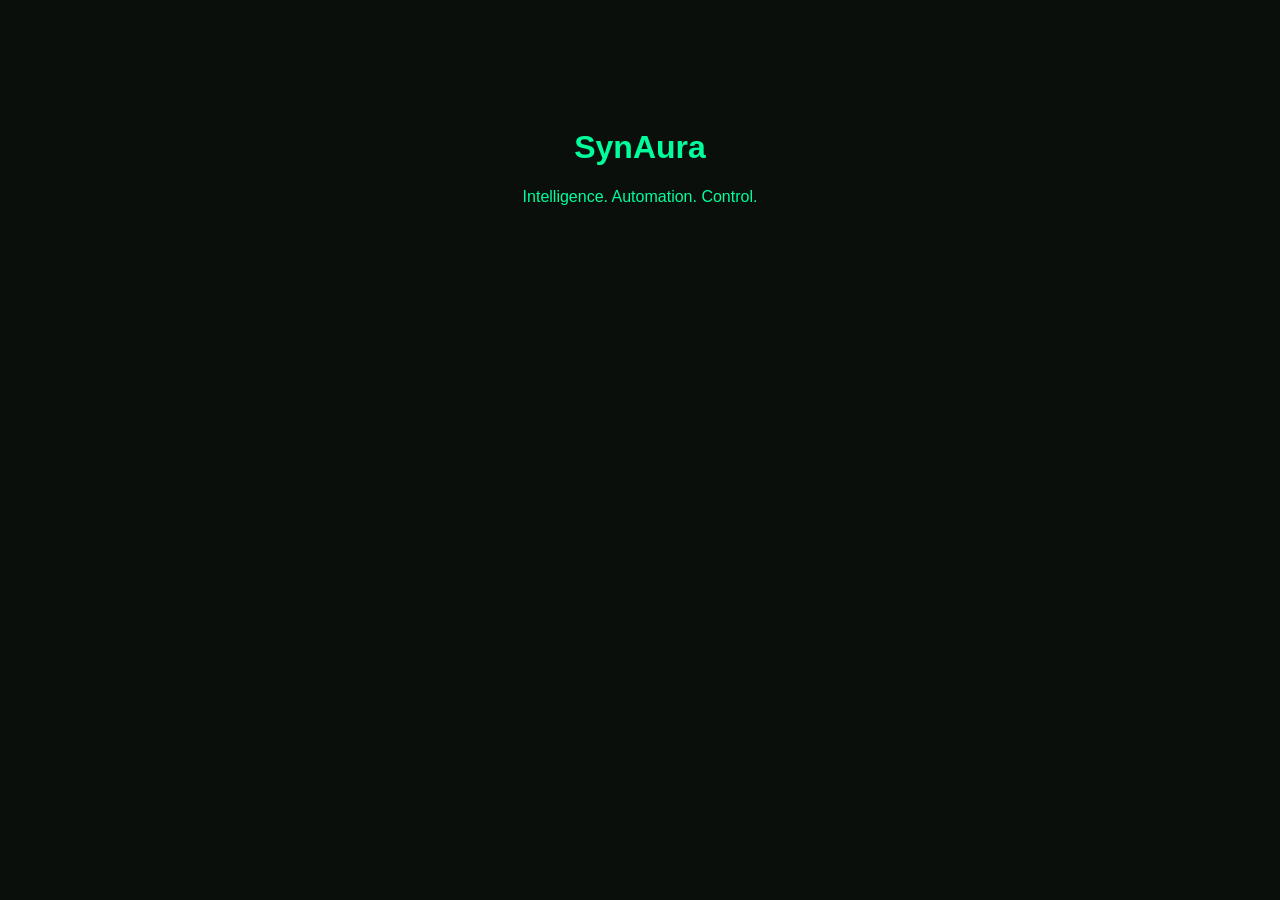
==== index.html @ 8b5baec6 "Create index.html" ====
<!DOCTYPE html>
<html>
<head>
  <title>SynAura</title>
  <style>
    body {
      background: #0b0f0c;
      color: #00ff9c;
      font-family: Arial;
      text-align: center;
      padding: 100px;
    }
  </style>
</head>
<body>

<h1>SynAura</h1>
<p>Intelligence. Automation. Control.</p>

</body>
</html>
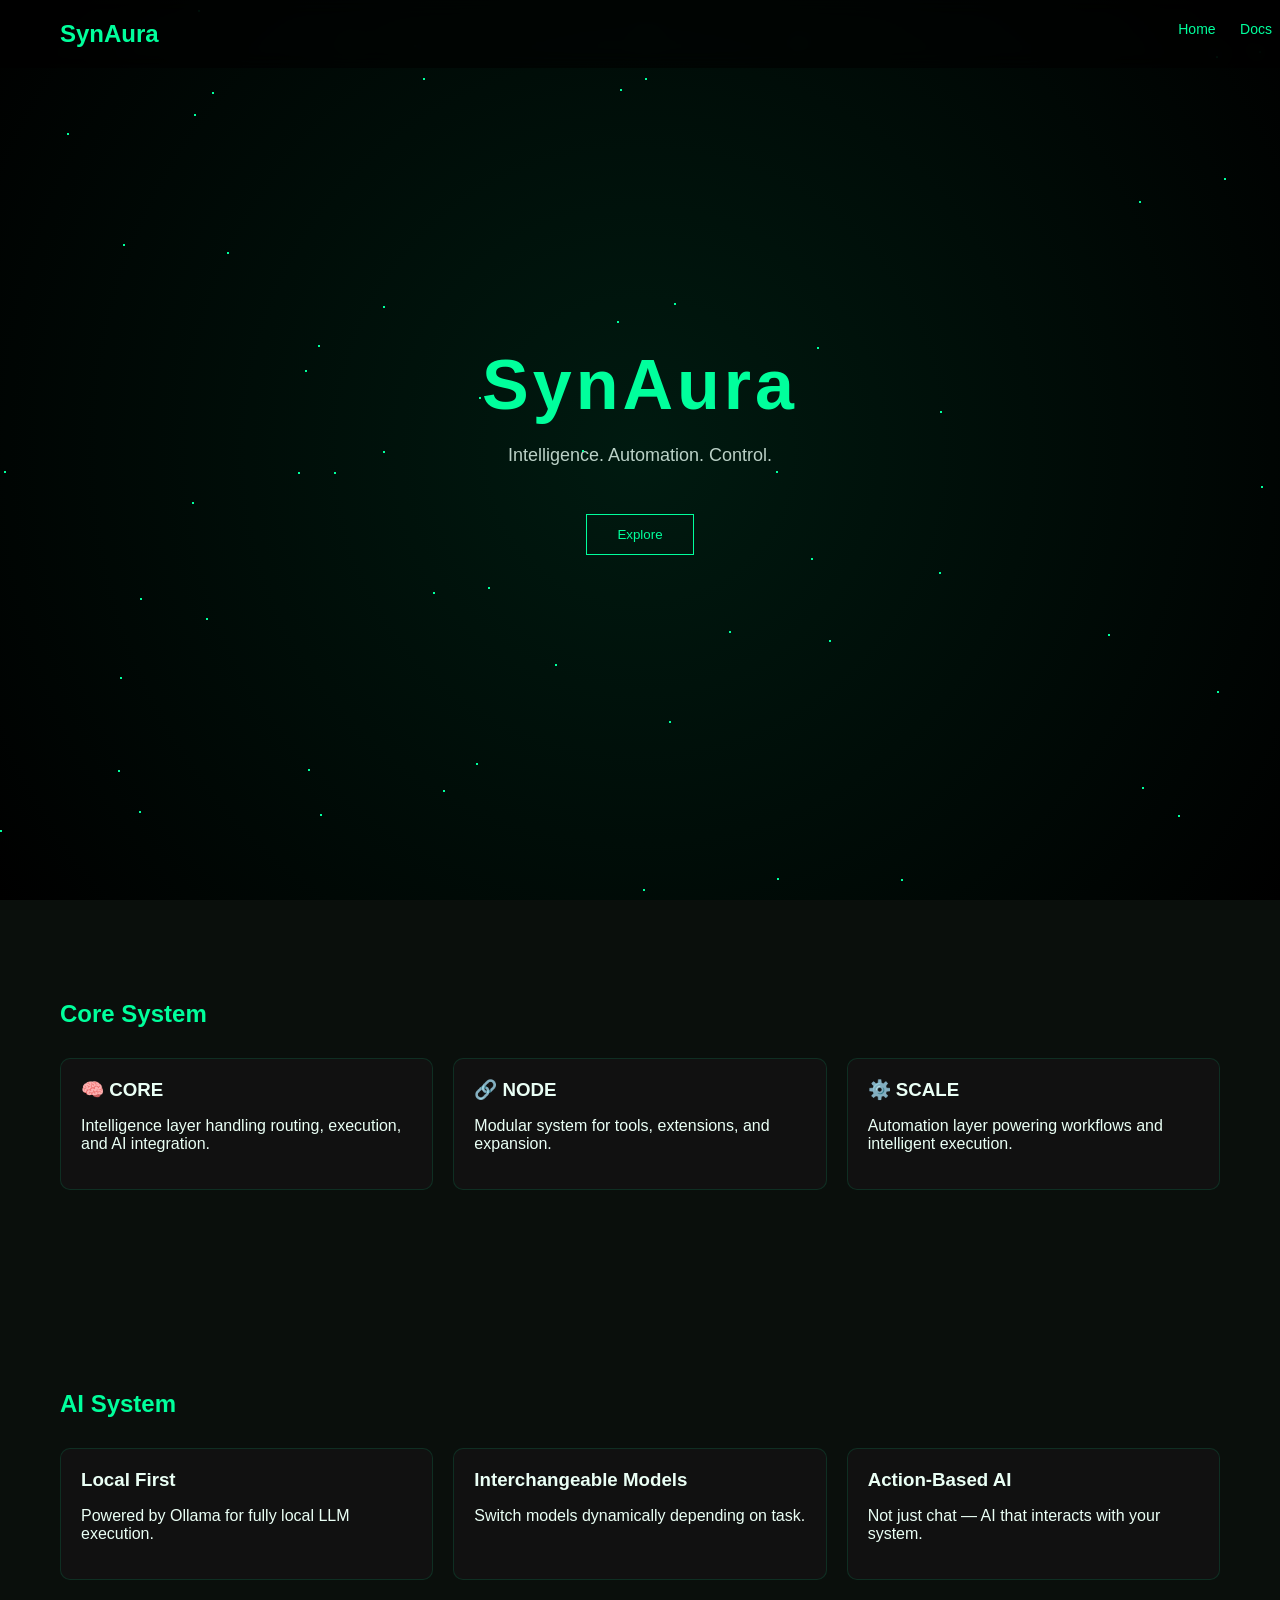
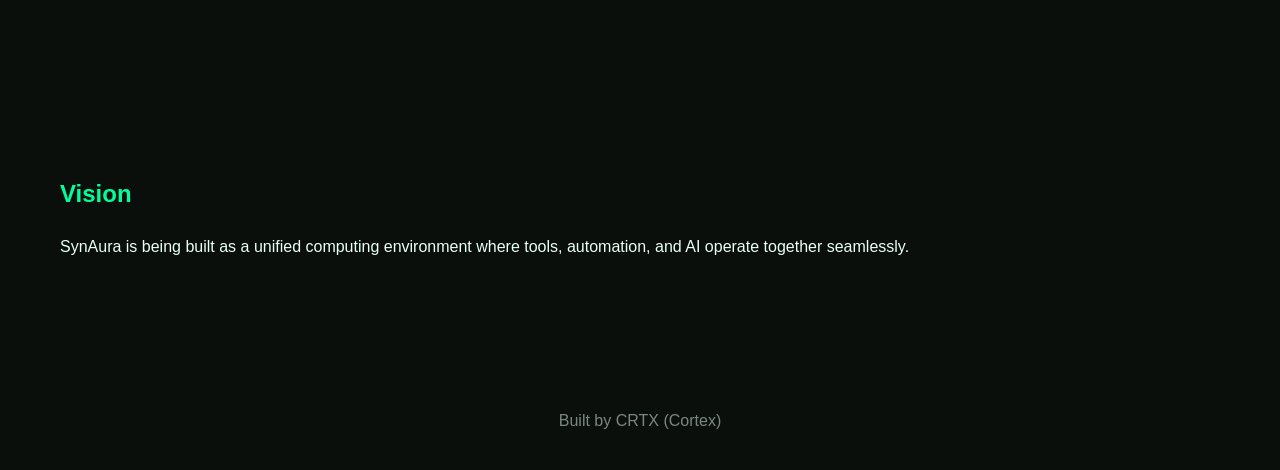
==== commit 52c0d8f7: "Update index.html" ====
--- a/index.html
+++ b/index.html
@@ -1,21 +1,239 @@
 <!DOCTYPE html>
-<html>
+<html lang="en">
 <head>
-  <title>SynAura</title>
-  <style>
-    body {
-      background: #0b0f0c;
-      color: #00ff9c;
-      font-family: Arial;
-      text-align: center;
-      padding: 100px;
-    }
-  </style>
+<meta charset="UTF-8">
+<meta name="viewport" content="width=device-width, initial-scale=1.0">
+<title>SynAura</title>
+
+<style>
+/* ===== GLOBAL ===== */
+body {
+    margin: 0;
+    font-family: 'Segoe UI', sans-serif;
+    background: #0a0f0c;
+    color: #eafff5;
+    overflow-x: hidden;
+}
+
+h1, h2, h3 {
+    margin: 0;
+}
+
+a {
+    text-decoration: none;
+    color: #00ff9c;
+}
+
+/* ===== NAVBAR ===== */
+nav {
+    display: flex;
+    justify-content: space-between;
+    padding: 20px 60px;
+    background: rgba(0,0,0,0.6);
+    backdrop-filter: blur(10px);
+    position: fixed;
+    width: 100%;
+    z-index: 1000;
+}
+
+nav h1 {
+    color: #00ff9c;
+}
+
+nav a {
+    margin-left: 20px;
+    font-size: 14px;
+}
+
+/* ===== HERO ===== */
+.hero {
+    height: 100vh;
+    display: flex;
+    flex-direction: column;
+    justify-content: center;
+    align-items: center;
+    background: radial-gradient(circle at center, #001a10, #000);
+    text-align: center;
+}
+
+.hero h1 {
+    font-size: 70px;
+    letter-spacing: 4px;
+    color: #00ff9c;
+    animation: glow 2s infinite alternate;
+}
+
+@keyframes glow {
+    from { text-shadow: 0 0 10px #00ff9c; }
+    to { text-shadow: 0 0 25px #00ff9c; }
+}
+
+.hero p {
+    margin-top: 20px;
+    font-size: 18px;
+    opacity: 0.8;
+}
+
+.hero button {
+    margin-top: 30px;
+    padding: 12px 30px;
+    background: transparent;
+    border: 1px solid #00ff9c;
+    color: #00ff9c;
+    cursor: pointer;
+    transition: 0.3s;
+}
+
+.hero button:hover {
+    background: #00ff9c;
+    color: black;
+}
+
+/* ===== SECTION ===== */
+.section {
+    padding: 100px 60px;
+    max-width: 1200px;
+    margin: auto;
+}
+
+.section h2 {
+    color: #00ff9c;
+    margin-bottom: 30px;
+}
+
+/* ===== GRID ===== */
+.grid {
+    display: grid;
+    grid-template-columns: repeat(auto-fit, minmax(250px, 1fr));
+    gap: 20px;
+}
+
+.card {
+    background: #111;
+    border: 1px solid #00ff9c20;
+    padding: 20px;
+    border-radius: 10px;
+    transition: 0.3s;
+}
+
+.card:hover {
+    border-color: #00ff9c;
+    transform: translateY(-5px);
+}
+
+/* ===== FOOTER ===== */
+footer {
+    text-align: center;
+    padding: 40px;
+    opacity: 0.5;
+}
+
+/* ===== FLOATING PARTICLES ===== */
+.particle {
+    position: absolute;
+    width: 2px;
+    height: 2px;
+    background: #00ff9c;
+    animation: float 10s infinite linear;
+}
+
+@keyframes float {
+    from { transform: translateY(0px); opacity: 1; }
+    to { transform: translateY(-100vh); opacity: 0; }
+}
+</style>
 </head>
+
 <body>
 
-<h1>SynAura</h1>
-<p>Intelligence. Automation. Control.</p>
+<!-- NAV -->
+<nav>
+    <h1>SynAura</h1>
+    <div>
+        <a href="#">Home</a>
+        <a href="#">Docs</a>
+        <a href="#">GitHub</a>
+    </div>
+</nav>
+
+<!-- HERO -->
+<section class="hero">
+    <h1>SynAura</h1>
+    <p>Intelligence. Automation. Control.</p>
+    <button onclick="scrollToSection()">Explore</button>
+</section>
+
+<!-- FEATURES -->
+<section class="section">
+    <h2>Core System</h2>
+    <div class="grid">
+        <div class="card">
+            <h3>🧠 CORE</h3>
+            <p>Intelligence layer handling routing, execution, and AI integration.</p>
+        </div>
+        <div class="card">
+            <h3>🔗 NODE</h3>
+            <p>Modular system for tools, extensions, and expansion.</p>
+        </div>
+        <div class="card">
+            <h3>⚙️ SCALE</h3>
+            <p>Automation layer powering workflows and intelligent execution.</p>
+        </div>
+    </div>
+</section>
+
+<!-- AI SECTION -->
+<section class="section">
+    <h2>AI System</h2>
+    <div class="grid">
+        <div class="card">
+            <h3>Local First</h3>
+            <p>Powered by Ollama for fully local LLM execution.</p>
+        </div>
+        <div class="card">
+            <h3>Interchangeable Models</h3>
+            <p>Switch models dynamically depending on task.</p>
+        </div>
+        <div class="card">
+            <h3>Action-Based AI</h3>
+            <p>Not just chat — AI that interacts with your system.</p>
+        </div>
+    </div>
+</section>
+
+<!-- VISION -->
+<section class="section">
+    <h2>Vision</h2>
+    <p>
+        SynAura is being built as a unified computing environment where tools,
+        automation, and AI operate together seamlessly.
+    </p>
+</section>
+
+<!-- FOOTER -->
+<footer>
+    Built by CRTX (Cortex)
+</footer>
+
+<!-- SCRIPT -->
+<script>
+function scrollToSection() {
+    window.scrollTo({
+        top: window.innerHeight,
+        behavior: "smooth"
+    });
+}
+
+/* PARTICLES */
+for (let i = 0; i < 60; i++) {
+    let p = document.createElement("div");
+    p.className = "particle";
+    p.style.left = Math.random() * 100 + "vw";
+    p.style.top = Math.random() * 100 + "vh";
+    p.style.animationDuration = (5 + Math.random() * 10) + "s";
+    document.body.appendChild(p);
+}
+</script>
 
 </body>
 </html>
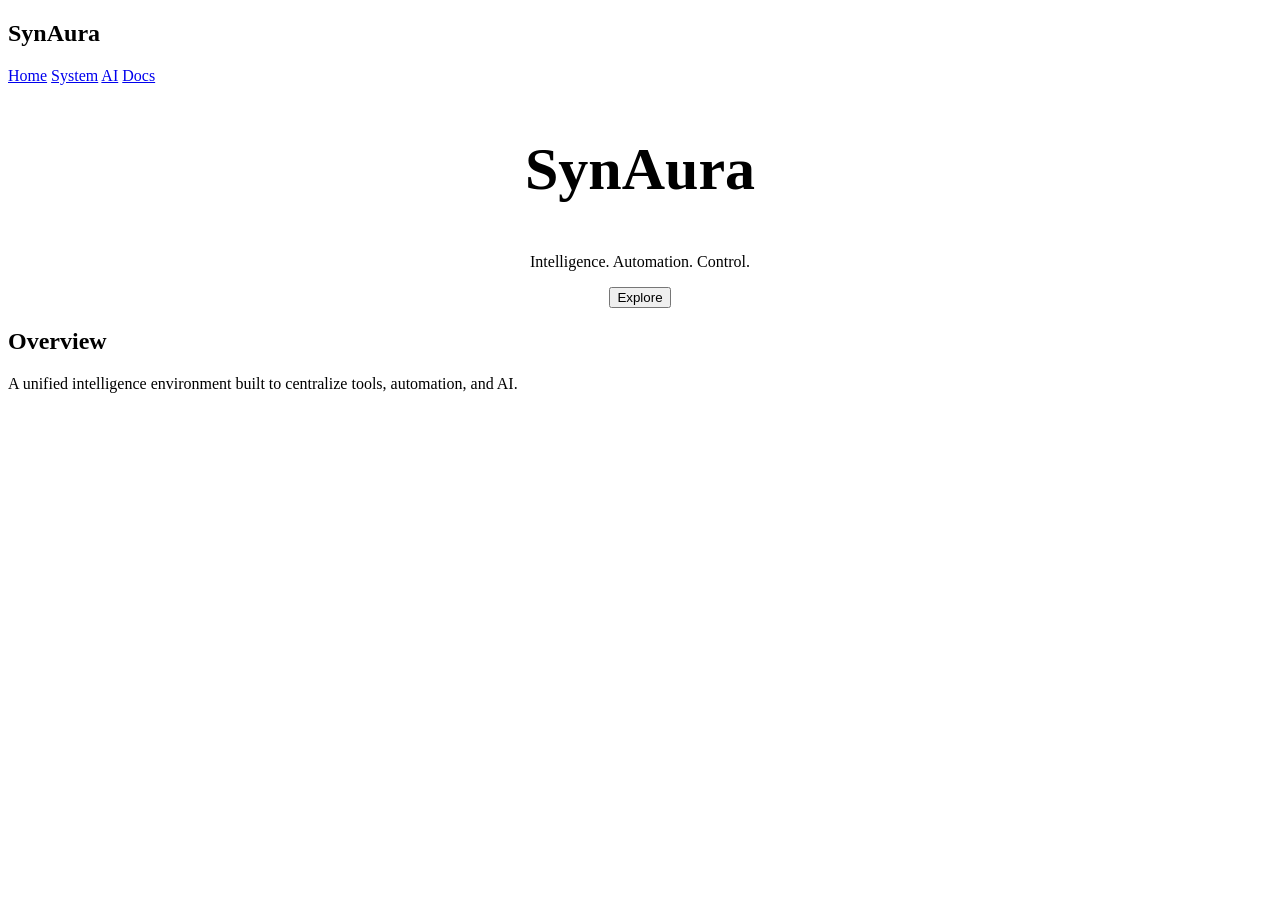
==== commit bae323bf: "Update index.html" ====
--- a/index.html
+++ b/index.html
@@ -1,239 +1,34 @@
 <!DOCTYPE html>
-<html lang="en">
+<html>
 <head>
-<meta charset="UTF-8">
-<meta name="viewport" content="width=device-width, initial-scale=1.0">
-<title>SynAura</title>
-
-<style>
-/* ===== GLOBAL ===== */
-body {
-    margin: 0;
-    font-family: 'Segoe UI', sans-serif;
-    background: #0a0f0c;
-    color: #eafff5;
-    overflow-x: hidden;
-}
-
-h1, h2, h3 {
-    margin: 0;
-}
-
-a {
-    text-decoration: none;
-    color: #00ff9c;
-}
-
-/* ===== NAVBAR ===== */
-nav {
-    display: flex;
-    justify-content: space-between;
-    padding: 20px 60px;
-    background: rgba(0,0,0,0.6);
-    backdrop-filter: blur(10px);
-    position: fixed;
-    width: 100%;
-    z-index: 1000;
-}
-
-nav h1 {
-    color: #00ff9c;
-}
-
-nav a {
-    margin-left: 20px;
-    font-size: 14px;
-}
-
-/* ===== HERO ===== */
-.hero {
-    height: 100vh;
-    display: flex;
-    flex-direction: column;
-    justify-content: center;
-    align-items: center;
-    background: radial-gradient(circle at center, #001a10, #000);
-    text-align: center;
-}
-
-.hero h1 {
-    font-size: 70px;
-    letter-spacing: 4px;
-    color: #00ff9c;
-    animation: glow 2s infinite alternate;
-}
-
-@keyframes glow {
-    from { text-shadow: 0 0 10px #00ff9c; }
-    to { text-shadow: 0 0 25px #00ff9c; }
-}
-
-.hero p {
-    margin-top: 20px;
-    font-size: 18px;
-    opacity: 0.8;
-}
-
-.hero button {
-    margin-top: 30px;
-    padding: 12px 30px;
-    background: transparent;
-    border: 1px solid #00ff9c;
-    color: #00ff9c;
-    cursor: pointer;
-    transition: 0.3s;
-}
-
-.hero button:hover {
-    background: #00ff9c;
-    color: black;
-}
-
-/* ===== SECTION ===== */
-.section {
-    padding: 100px 60px;
-    max-width: 1200px;
-    margin: auto;
-}
-
-.section h2 {
-    color: #00ff9c;
-    margin-bottom: 30px;
-}
-
-/* ===== GRID ===== */
-.grid {
-    display: grid;
-    grid-template-columns: repeat(auto-fit, minmax(250px, 1fr));
-    gap: 20px;
-}
-
-.card {
-    background: #111;
-    border: 1px solid #00ff9c20;
-    padding: 20px;
-    border-radius: 10px;
-    transition: 0.3s;
-}
-
-.card:hover {
-    border-color: #00ff9c;
-    transform: translateY(-5px);
-}
-
-/* ===== FOOTER ===== */
-footer {
-    text-align: center;
-    padding: 40px;
-    opacity: 0.5;
-}
-
-/* ===== FLOATING PARTICLES ===== */
-.particle {
-    position: absolute;
-    width: 2px;
-    height: 2px;
-    background: #00ff9c;
-    animation: float 10s infinite linear;
-}
-
-@keyframes float {
-    from { transform: translateY(0px); opacity: 1; }
-    to { transform: translateY(-100vh); opacity: 0; }
-}
-</style>
+<link rel="stylesheet" href="css/style.css">
+<script defer src="js/main.js"></script>
 </head>
 
 <body>
 
-<!-- NAV -->
 <nav>
-    <h1>SynAura</h1>
-    <div>
-        <a href="#">Home</a>
-        <a href="#">Docs</a>
-        <a href="#">GitHub</a>
-    </div>
+<h1>SynAura</h1>
+<div>
+<a href="index.html">Home</a>
+<a href="system.html">System</a>
+<a href="ai.html">AI</a>
+<a href="docs.html">Docs</a>
+</div>
 </nav>
 
-<!-- HERO -->
-<section class="hero">
-    <h1>SynAura</h1>
-    <p>Intelligence. Automation. Control.</p>
-    <button onclick="scrollToSection()">Explore</button>
+<section class="section" style="text-align:center;">
+<h1 style="font-size:60px;">SynAura</h1>
+<p>Intelligence. Automation. Control.</p>
+<button onclick="scrollToSection()">Explore</button>
 </section>
 
-<!-- FEATURES -->
 <section class="section">
-    <h2>Core System</h2>
-    <div class="grid">
-        <div class="card">
-            <h3>🧠 CORE</h3>
-            <p>Intelligence layer handling routing, execution, and AI integration.</p>
-        </div>
-        <div class="card">
-            <h3>🔗 NODE</h3>
-            <p>Modular system for tools, extensions, and expansion.</p>
-        </div>
-        <div class="card">
-            <h3>⚙️ SCALE</h3>
-            <p>Automation layer powering workflows and intelligent execution.</p>
-        </div>
-    </div>
+<h2>Overview</h2>
+<p>
+A unified intelligence environment built to centralize tools, automation, and AI.
+</p>
 </section>
-
-<!-- AI SECTION -->
-<section class="section">
-    <h2>AI System</h2>
-    <div class="grid">
-        <div class="card">
-            <h3>Local First</h3>
-            <p>Powered by Ollama for fully local LLM execution.</p>
-        </div>
-        <div class="card">
-            <h3>Interchangeable Models</h3>
-            <p>Switch models dynamically depending on task.</p>
-        </div>
-        <div class="card">
-            <h3>Action-Based AI</h3>
-            <p>Not just chat — AI that interacts with your system.</p>
-        </div>
-    </div>
-</section>
-
-<!-- VISION -->
-<section class="section">
-    <h2>Vision</h2>
-    <p>
-        SynAura is being built as a unified computing environment where tools,
-        automation, and AI operate together seamlessly.
-    </p>
-</section>
-
-<!-- FOOTER -->
-<footer>
-    Built by CRTX (Cortex)
-</footer>
-
-<!-- SCRIPT -->
-<script>
-function scrollToSection() {
-    window.scrollTo({
-        top: window.innerHeight,
-        behavior: "smooth"
-    });
-}
-
-/* PARTICLES */
-for (let i = 0; i < 60; i++) {
-    let p = document.createElement("div");
-    p.className = "particle";
-    p.style.left = Math.random() * 100 + "vw";
-    p.style.top = Math.random() * 100 + "vh";
-    p.style.animationDuration = (5 + Math.random() * 10) + "s";
-    document.body.appendChild(p);
-}
-</script>
 
 </body>
 </html>
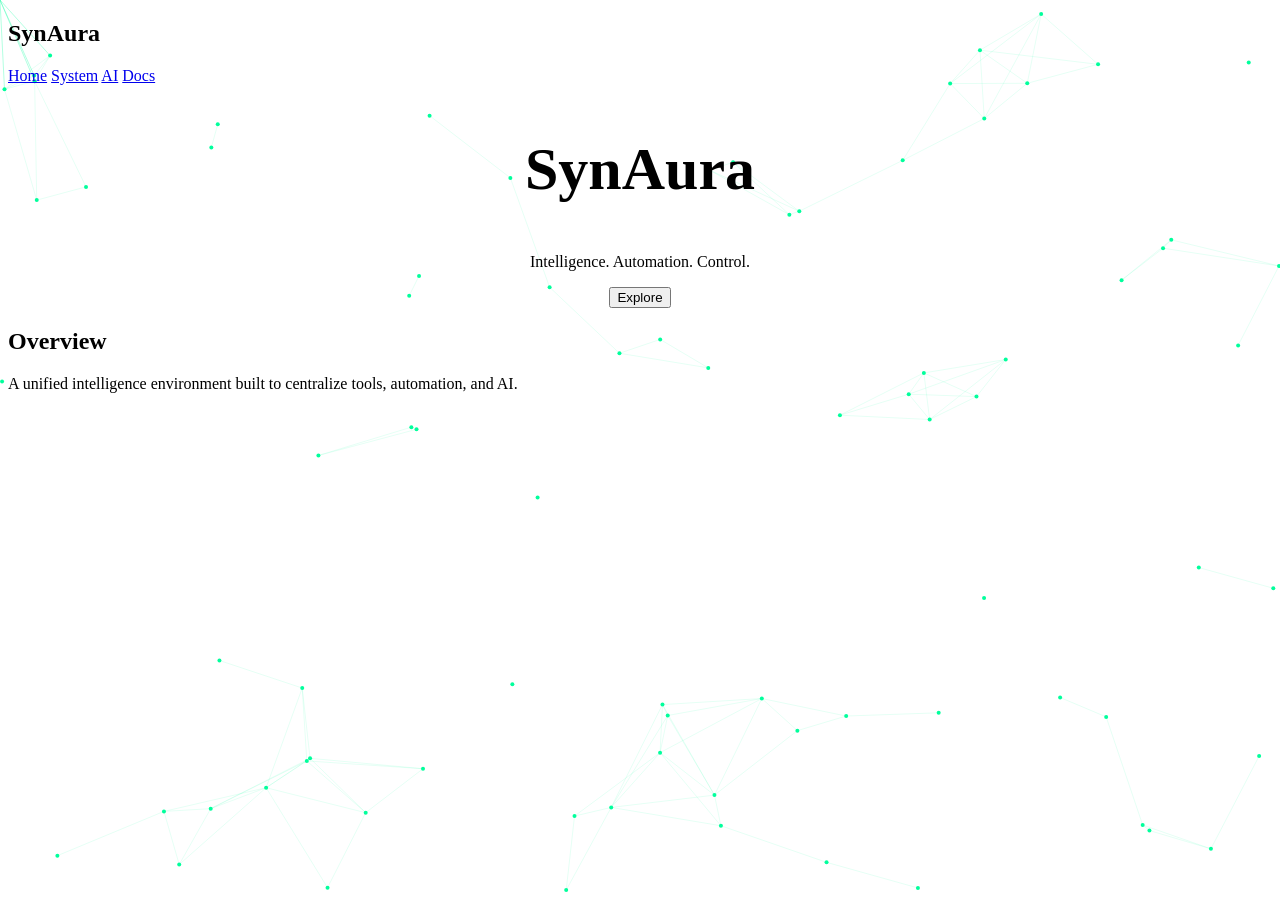
==== commit 409d3ec3: "Update index.html" ====
--- a/index.html
+++ b/index.html
@@ -3,6 +3,7 @@
 <head>
 <link rel="stylesheet" href="css/style.css">
 <script defer src="js/main.js"></script>
+<script defer src="js/neural.js"></script>
 </head>
 
 <body>
--- a/css/style.css
+++ b/css/style.css
@@ -0,0 +1,20 @@
+// smooth scroll
+function scrollToSection() {
+    window.scrollTo({
+        top: window.innerHeight,
+        behavior: "smooth"
+    });
+}
+
+// particles
+for (let i = 0; i < 50; i++) {
+    let p = document.createElement("div");
+    p.style.position = "absolute";
+    p.style.width = "2px";
+    p.style.height = "2px";
+    p.style.background = "#00ff9c";
+    p.style.left = Math.random() * 100 + "vw";
+    p.style.top = Math.random() * 100 + "vh";
+    p.style.opacity = Math.random();
+    document.body.appendChild(p);
+}
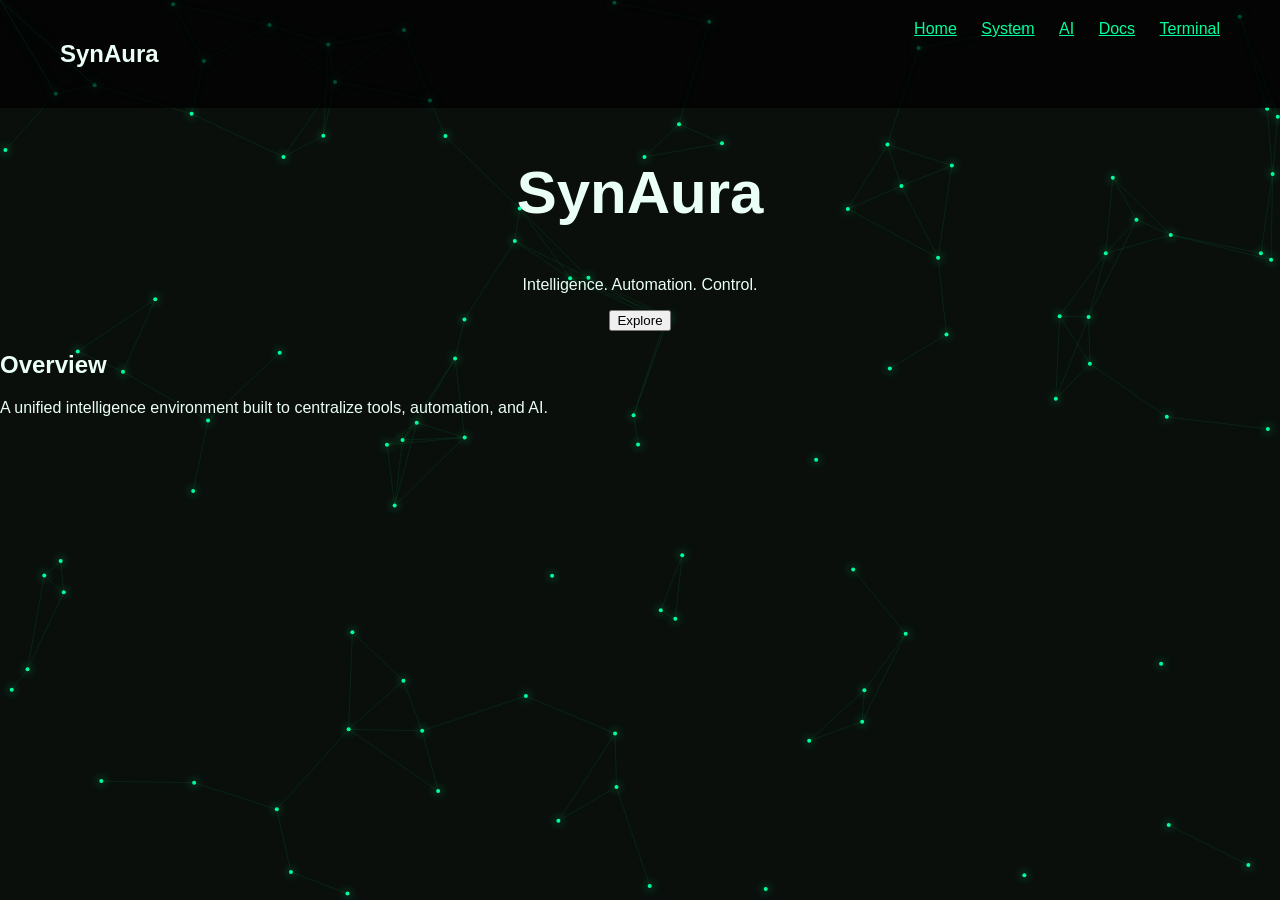
==== commit 2f857584: "updated website version" ====
--- a/index.html
+++ b/index.html
@@ -1,7 +1,18 @@
 <!DOCTYPE html>
 <html>
 <head>
+<meta charset="UTF-8">
+
 <link rel="stylesheet" href="css/style.css">
+
+<style>
+body {
+    visibility: hidden;
+    opacity: 0;
+    transition: opacity 0.4s ease;
+}
+</style>
+
 <script defer src="js/main.js"></script>
 <script defer src="js/neural.js"></script>
 </head>
@@ -15,6 +26,7 @@
 <a href="system.html">System</a>
 <a href="ai.html">AI</a>
 <a href="docs.html">Docs</a>
+<a href="terminal.html">Terminal</a>
 </div>
 </nav>
 
@@ -32,4 +44,4 @@
 </section>
 
 </body>
-</html>
+</html>
--- a/css/style.css
+++ b/css/style.css
@@ -1,20 +1,18 @@
-// smooth scroll
-function scrollToSection() {
-    window.scrollTo({
-        top: window.innerHeight,
-        behavior: "smooth"
-    });
+body {
+    margin: 0;
+    font-family: 'Segoe UI', sans-serif;
+    background: #0a0f0c;
+    color: #eafff5;
 }
 
-// particles
-for (let i = 0; i < 50; i++) {
-    let p = document.createElement("div");
-    p.style.position = "absolute";
-    p.style.width = "2px";
-    p.style.height = "2px";
-    p.style.background = "#00ff9c";
-    p.style.left = Math.random() * 100 + "vw";
-    p.style.top = Math.random() * 100 + "vh";
-    p.style.opacity = Math.random();
-    document.body.appendChild(p);
+nav {
+    display: flex;
+    justify-content: space-between;
+    padding: 20px 60px;
+    background: rgba(0,0,0,0.7);
 }
+
+nav a {
+    color: #00ff9c;
+    margin-left: 20px;
+}
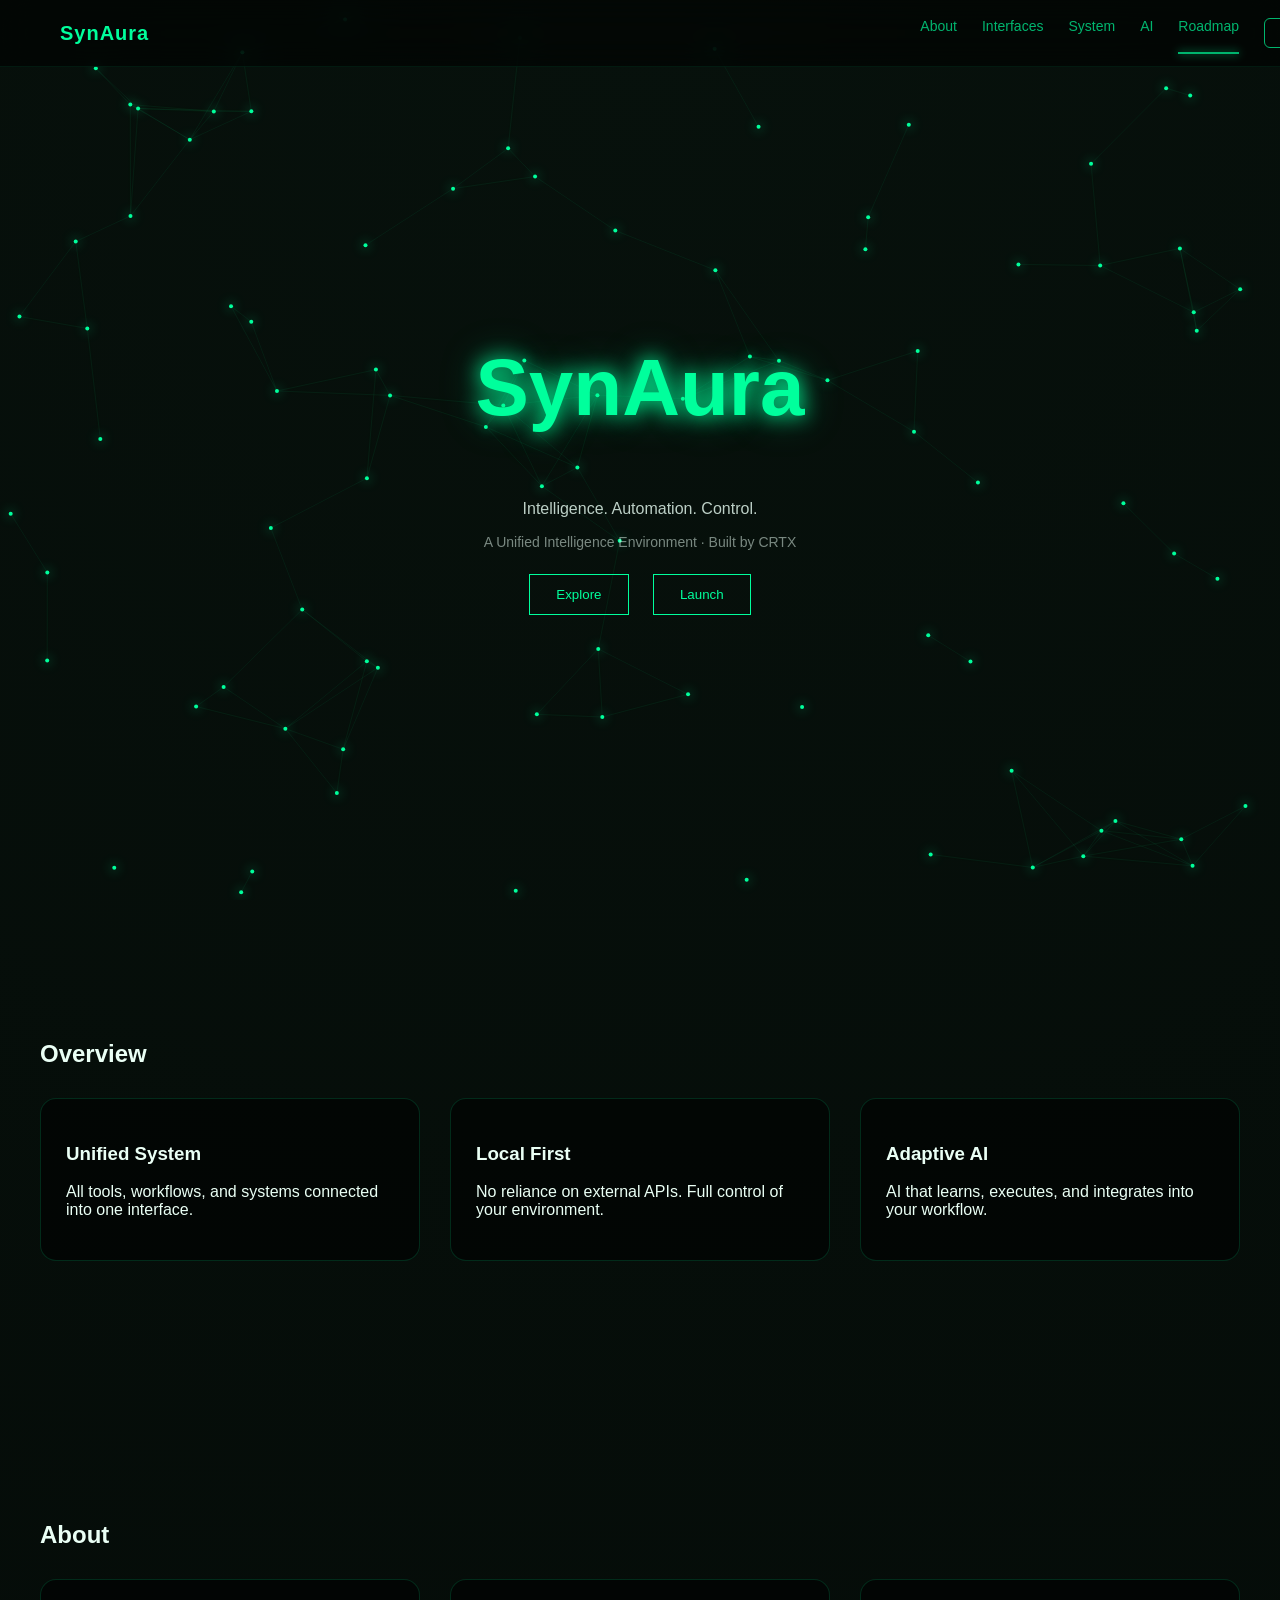
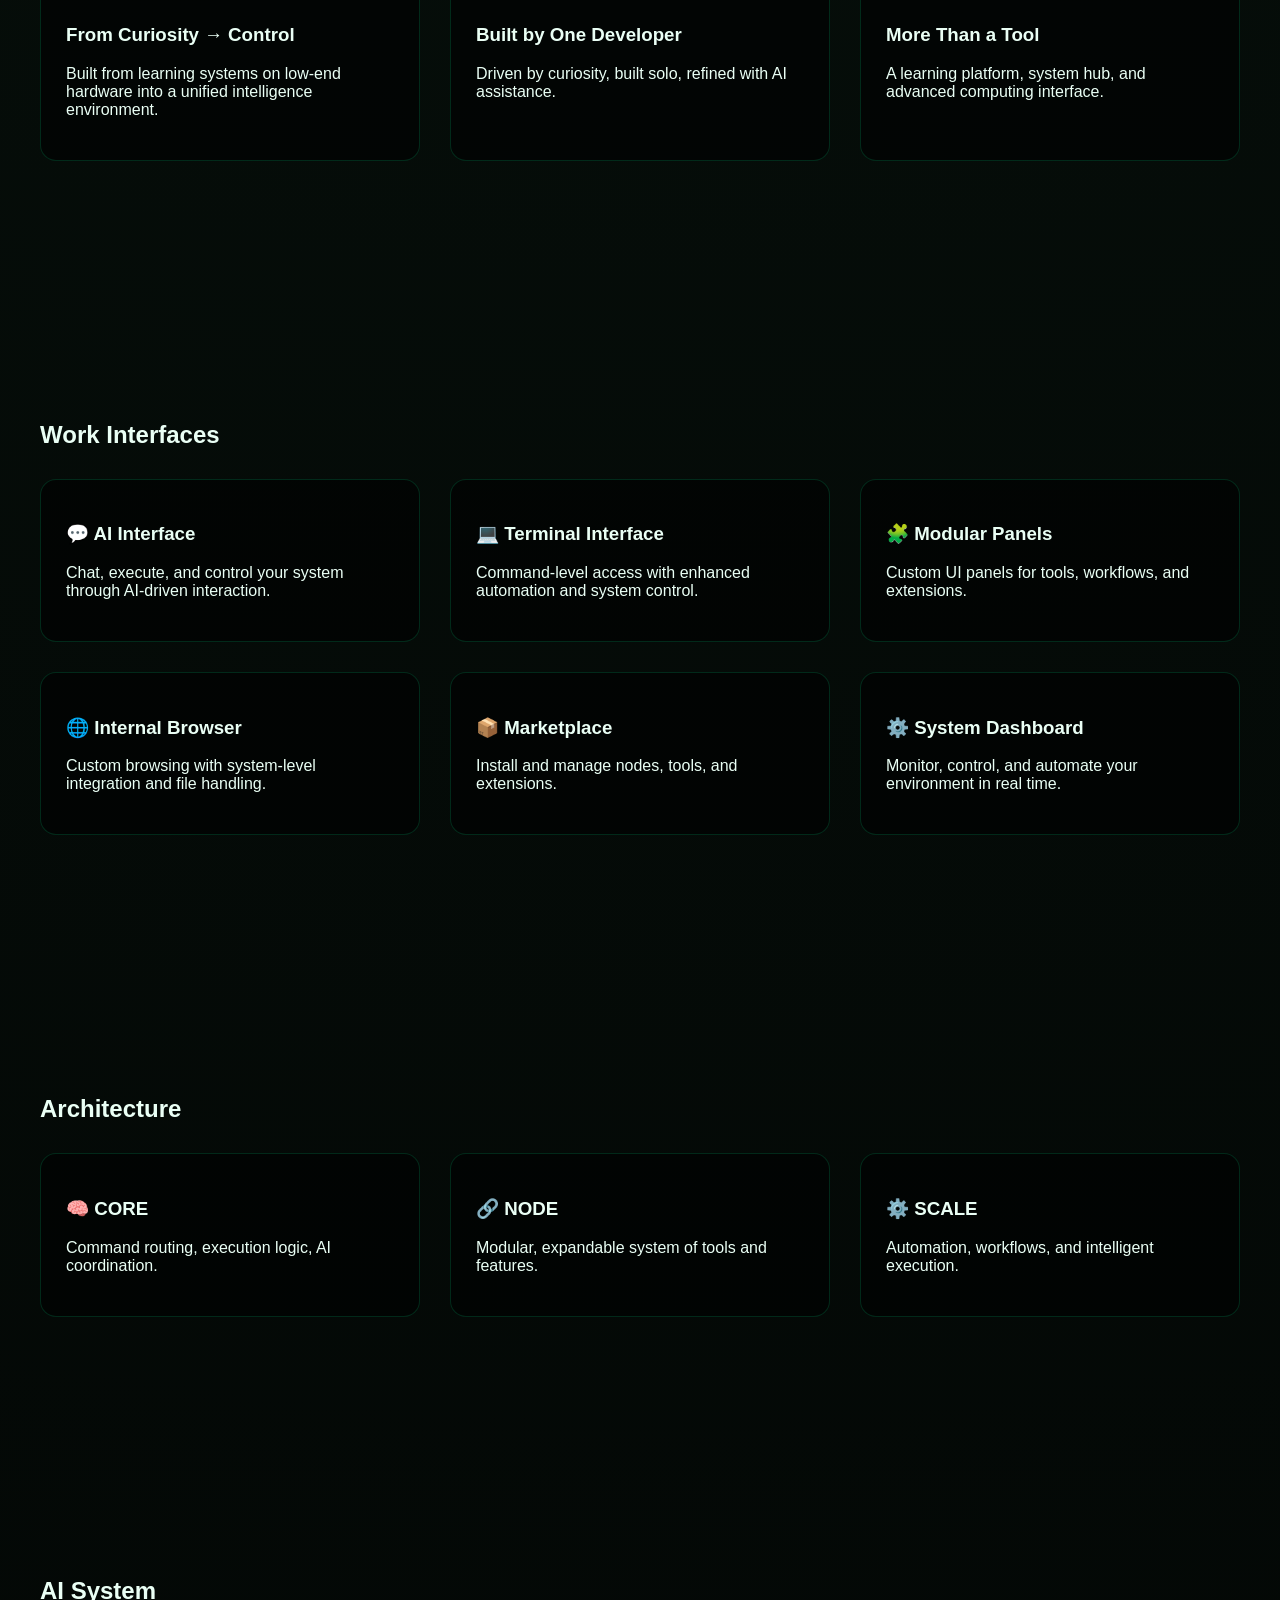
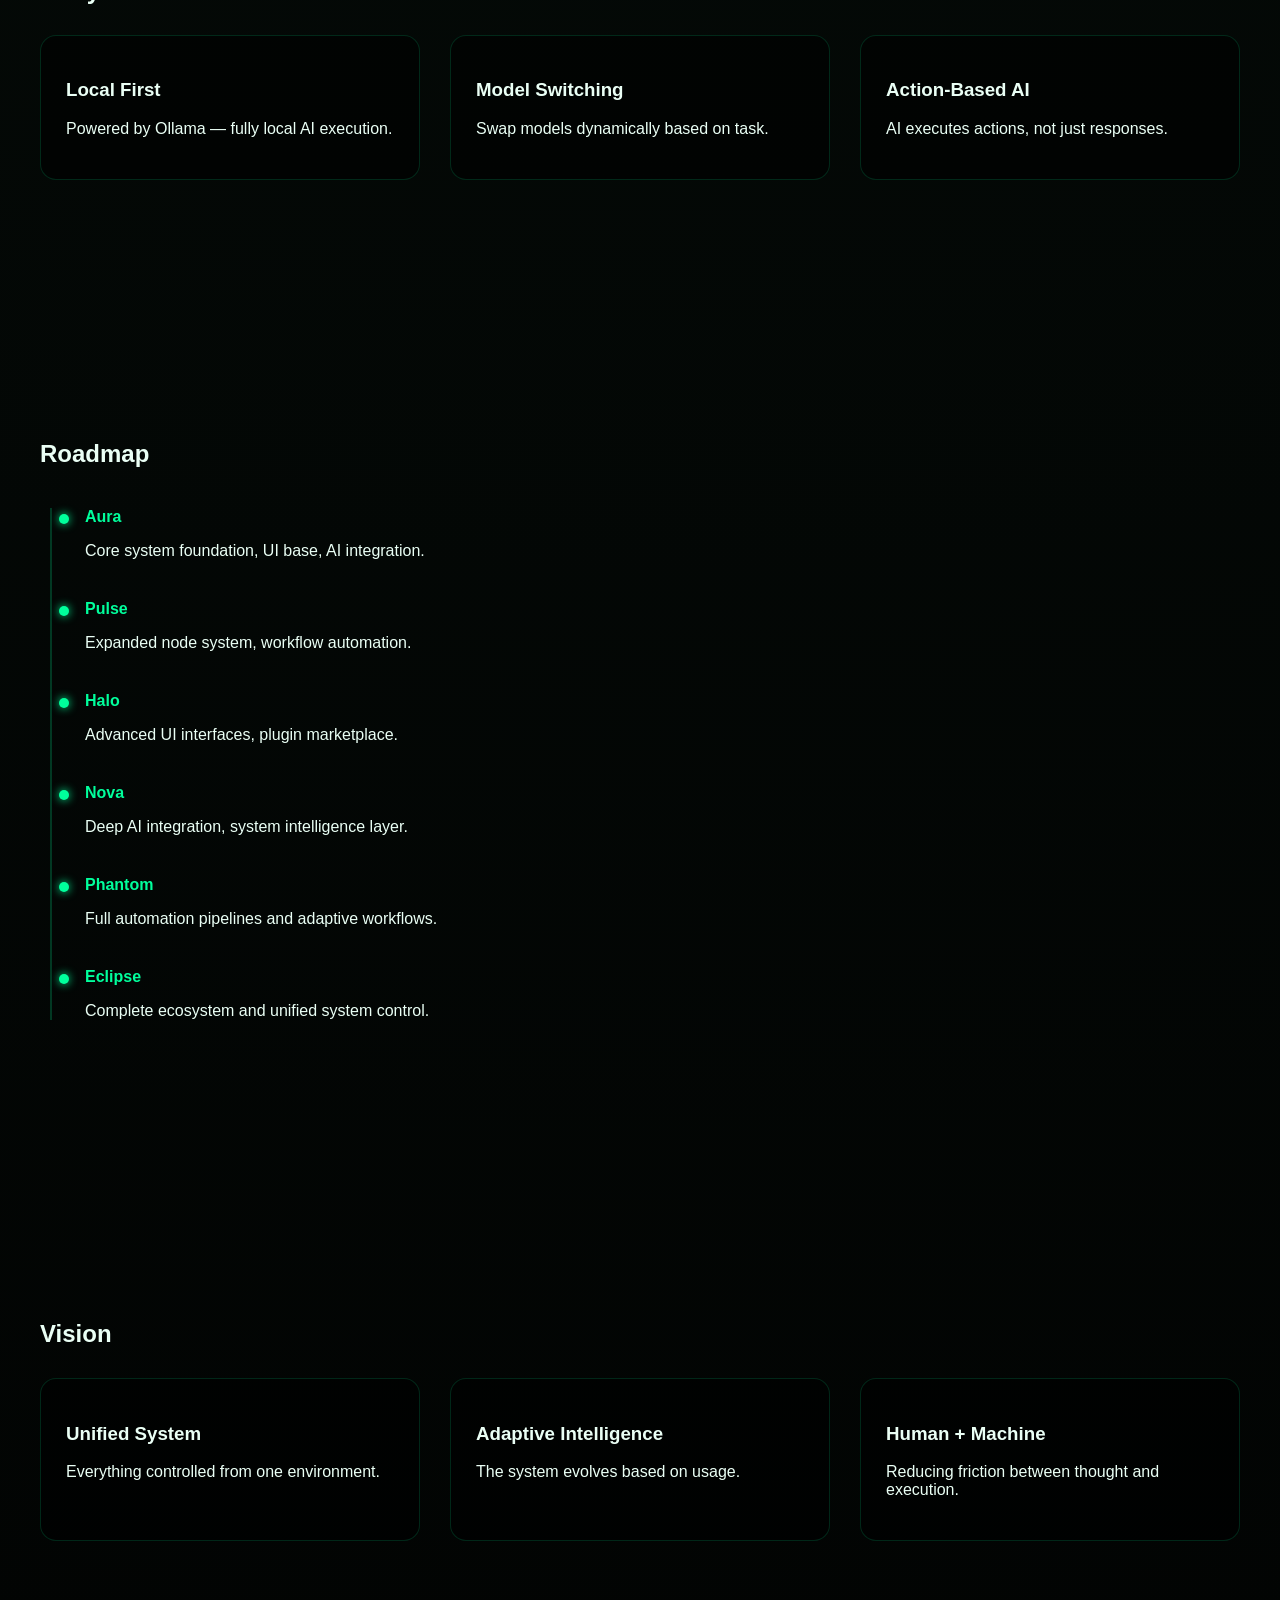
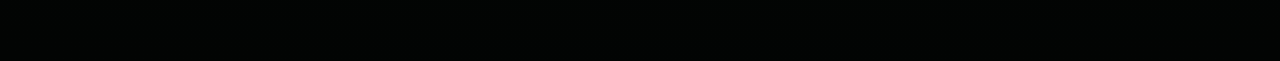
==== commit 8066e37f: "Updated website looks and functions" ====
--- a/index.html
+++ b/index.html
@@ -2,45 +2,234 @@
 <html>
 <head>
 <meta charset="UTF-8">
+<title>SynAura</title>
 
 <link rel="stylesheet" href="css/style.css">
-
-<style>
-body {
-    visibility: hidden;
-    opacity: 0;
-    transition: opacity 0.4s ease;
-}
-</style>
-
 <script defer src="js/main.js"></script>
-<script defer src="js/neural.js"></script>
 </head>
 
 <body>
 
+<!-- BOOT -->
+<div id="boot"><div id="bootText"></div></div>
+
+<!-- NAV -->
 <nav>
-<h1>SynAura</h1>
-<div>
-<a href="index.html">Home</a>
-<a href="system.html">System</a>
-<a href="ai.html">AI</a>
-<a href="docs.html">Docs</a>
-<a href="terminal.html">Terminal</a>
-</div>
+    <div class="nav-left">
+        <div class="logo">SynAura</div>
+    </div>
+
+    <div class="nav-right">
+        <a href="#about" class="nav-link active">About</a>
+        <a href="#interfaces" class="nav-link">Interfaces</a>
+        <a href="#architecture" class="nav-link">System</a>
+        <a href="#ai" class="nav-link">AI</a>
+        <a href="#roadmap" class="nav-link">Roadmap</a>
+        <a href="terminal.html" class="nav-link launch">Launch</a>
+    </div>
 </nav>
 
-<section class="section" style="text-align:center;">
-<h1 style="font-size:60px;">SynAura</h1>
-<p>Intelligence. Automation. Control.</p>
-<button onclick="scrollToSection()">Explore</button>
+<!-- HERO -->
+<section class="hero">
+<canvas id="bannerCanvas"></canvas>
+
+<div class="hero-content">
+    <h1 class="glow">SynAura</h1>
+    <p class="tagline">Intelligence. Automation. Control.</p>
+    <p class="sub">A Unified Intelligence Environment · Built by CRTX</p>
+
+    <div class="buttons">
+        <button onclick="scrollToSection()">Explore</button>
+        <button onclick="window.location.href='terminal.html'">Launch</button>
+    </div>
+</div>
 </section>
 
 <section class="section">
 <h2>Overview</h2>
-<p>
-A unified intelligence environment built to centralize tools, automation, and AI.
-</p>
+
+<div class="grid">
+<div class="card">
+<h3>Unified System</h3>
+<p>All tools, workflows, and systems connected into one interface.</p>
+</div>
+
+<div class="card">
+<h3>Local First</h3>
+<p>No reliance on external APIs. Full control of your environment.</p>
+</div>
+
+<div class="card">
+<h3>Adaptive AI</h3>
+<p>AI that learns, executes, and integrates into your workflow.</p>
+</div>
+</div>
+</section>
+
+<!-- ABOUT -->
+<section class="section" id="about">
+<h2>About</h2>
+
+<div class="grid">
+<div class="card">
+<h3>From Curiosity → Control</h3>
+<p>Built from learning systems on low-end hardware into a unified intelligence environment.</p>
+</div>
+
+<div class="card">
+<h3>Built by One Developer</h3>
+<p>Driven by curiosity, built solo, refined with AI assistance.</p>
+</div>
+
+<div class="card">
+<h3>More Than a Tool</h3>
+<p>A learning platform, system hub, and advanced computing interface.</p>
+</div>
+</div>
+</section>
+
+<!-- INTERFACES -->
+<section class="section" id="interfaces">
+<h2>Work Interfaces</h2>
+
+<div class="grid">
+<div class="card">
+<h3>💬 AI Interface</h3>
+<p>Chat, execute, and control your system through AI-driven interaction.</p>
+</div>
+
+<div class="card">
+<h3>💻 Terminal Interface</h3>
+<p>Command-level access with enhanced automation and system control.</p>
+</div>
+
+<div class="card">
+<h3>🧩 Modular Panels</h3>
+<p>Custom UI panels for tools, workflows, and extensions.</p>
+</div>
+</div>
+
+<div class="grid">
+<div class="card">
+<h3>🌐 Internal Browser</h3>
+<p>Custom browsing with system-level integration and file handling.</p>
+</div>
+
+<div class="card">
+<h3>📦 Marketplace</h3>
+<p>Install and manage nodes, tools, and extensions.</p>
+</div>
+
+<div class="card">
+<h3>⚙️ System Dashboard</h3>
+<p>Monitor, control, and automate your environment in real time.</p>
+</div>
+</div>
+</section>
+
+<!-- ARCHITECTURE -->
+<section class="section" id="architecture">
+<h2>Architecture</h2>
+
+<div class="grid">
+<div class="card">
+<h3>🧠 CORE</h3>
+<p>Command routing, execution logic, AI coordination.</p>
+</div>
+
+<div class="card">
+<h3>🔗 NODE</h3>
+<p>Modular, expandable system of tools and features.</p>
+</div>
+
+<div class="card">
+<h3>⚙️ SCALE</h3>
+<p>Automation, workflows, and intelligent execution.</p>
+</div>
+</div>
+</section>
+
+<!-- AI -->
+<section class="section" id="ai">
+<h2>AI System</h2>
+
+<div class="grid">
+<div class="card">
+<h3>Local First</h3>
+<p>Powered by Ollama — fully local AI execution.</p>
+</div>
+
+<div class="card">
+<h3>Model Switching</h3>
+<p>Swap models dynamically based on task.</p>
+</div>
+
+<div class="card">
+<h3>Action-Based AI</h3>
+<p>AI executes actions, not just responses.</p>
+</div>
+</div>
+</section>
+
+<!-- ROADMAP -->
+<section class="section" id="roadmap">
+<h2>Roadmap</h2>
+
+<div class="timeline">
+
+<div class="step">
+<span>Aura</span>
+<p>Core system foundation, UI base, AI integration.</p>
+</div>
+
+<div class="step">
+<span>Pulse</span>
+<p>Expanded node system, workflow automation.</p>
+</div>
+
+<div class="step">
+<span>Halo</span>
+<p>Advanced UI interfaces, plugin marketplace.</p>
+</div>
+
+<div class="step">
+<span>Nova</span>
+<p>Deep AI integration, system intelligence layer.</p>
+</div>
+
+<div class="step">
+<span>Phantom</span>
+<p>Full automation pipelines and adaptive workflows.</p>
+</div>
+
+<div class="step">
+<span>Eclipse</span>
+<p>Complete ecosystem and unified system control.</p>
+</div>
+
+</div>
+</section>
+
+<!-- VISION -->
+<section class="section">
+<h2>Vision</h2>
+
+<div class="grid">
+<div class="card">
+<h3>Unified System</h3>
+<p>Everything controlled from one environment.</p>
+</div>
+
+<div class="card">
+<h3>Adaptive Intelligence</h3>
+<p>The system evolves based on usage.</p>
+</div>
+
+<div class="card">
+<h3>Human + Machine</h3>
+<p>Reducing friction between thought and execution.</p>
+</div>
+</div>
 </section>
 
 </body>
--- a/css/style.css
+++ b/css/style.css
@@ -1,18 +1,262 @@
 body {
     margin: 0;
     font-family: 'Segoe UI', sans-serif;
-    background: #0a0f0c;
+    background: radial-gradient(circle at top, #07110c, #020403);
     color: #eafff5;
-}
-
+    overflow-x: hidden;
+}
+
+/* =========================
+   BOOT
+========================= */
+#boot {
+    position: fixed;
+    width: 100%;
+    height: 100%;
+    background: black;
+    color: #00ff9c;
+    display: flex;
+    align-items: center;
+    justify-content: center;
+    z-index: 999;
+    font-family: monospace;
+}
+
+/* =========================
+   NAV (UPGRADED)
+========================= */
 nav {
+    position: fixed;
+    width: 100%;
+    top: 0;
     display: flex;
     justify-content: space-between;
-    padding: 20px 60px;
-    background: rgba(0,0,0,0.7);
-}
-
-nav a {
-    color: #00ff9c;
-    margin-left: 20px;
+    align-items: center;
+    padding: 18px 60px;
+    background: rgba(0, 0, 0, 0.55);
+    backdrop-filter: blur(16px);
+    border-bottom: 1px solid rgba(0,255,156,0.08);
+    z-index: 100;
+}
+
+.logo {
+    color: #00ff9c;
+    font-weight: bold;
+    font-size: 20px;
+    letter-spacing: 1px;
+}
+
+.nav-right {
+    display: flex;
+    gap: 25px;
+}
+
+/* LINKS */
+.nav-link {
+    position: relative;
+    color: #00ff9c;
+    text-decoration: none;
+    font-size: 14px;
+    opacity: 0.7;
+    transition: 0.25s;
+}
+
+.nav-link:hover {
+    opacity: 1;
+}
+
+/* underline */
+.nav-link::after {
+    content: "";
+    position: absolute;
+    bottom: -6px;
+    left: 0;
+    width: 0%;
+    height: 2px;
+    background: #00ff9c;
+    box-shadow: 0 0 8px #00ff9c;
+    transition: 0.3s;
+}
+
+.nav-link:hover::after,
+.nav-link.active::after {
+    width: 100%;
+}
+
+/* launch button */
+.nav-link.launch {
+    border: 1px solid #00ff9c;
+    padding: 6px 14px;
+    border-radius: 6px;
+}
+
+.nav-link.launch:hover {
+    background: #00ff9c;
+    color: black;
+}
+
+/* =========================
+   HERO
+========================= */
+.hero {
+    height: 100vh;
+    position: relative;
+    display: flex;
+    align-items: center;
+    justify-content: center;
+}
+
+#bannerCanvas {
+    position: absolute;
+    width: 100%;
+    height: 100%;
+}
+
+.hero-content {
+    z-index: 2;
+    text-align: center;
+}
+
+.glow {
+    font-size: 80px;
+    color: #00ff9c;
+    text-shadow:
+        0 0 20px #00ff9c,
+        0 0 40px rgba(0,255,156,0.4);
+}
+
+/* tagline */
+.tagline {
+    opacity: 0.8;
+    margin-top: 10px;
+}
+
+.sub {
+    opacity: 0.5;
+    font-size: 14px;
+}
+
+/* buttons */
+button {
+    border: 1px solid #00ff9c;
+    background: transparent;
+    color: #00ff9c;
+    padding: 12px 26px;
+    margin: 10px;
+    cursor: pointer;
+    transition: 0.25s;
+}
+
+button:hover {
+    background: #00ff9c;
+    color: black;
+    box-shadow: 0 0 12px #00ff9c;
+}
+
+/* =========================
+   SECTION
+========================= */
+.section {
+    max-width: 1200px;
+    margin: auto;
+    padding: 120px 40px;
+}
+
+/* =========================
+   GRID
+========================= */
+.grid {
+    display: grid;
+    grid-template-columns: repeat(auto-fit, minmax(280px, 1fr));
+    gap: 30px;
+    margin-top: 30px;
+}
+
+/* =========================
+   CARD (UPGRADED)
+========================= */
+.card {
+    background: rgba(0,0,0,0.55);
+    border: 1px solid rgba(0,255,156,0.15);
+    border-radius: 16px;
+    padding: 25px;
+    transition: 0.25s;
+    position: relative;
+}
+
+/* glow border effect */
+.card::before {
+    content: "";
+    position: absolute;
+    inset: 0;
+    border-radius: 16px;
+    opacity: 0;
+    background: radial-gradient(circle at top, rgba(0,255,156,0.15), transparent);
+    transition: 0.3s;
+}
+
+.card:hover::before {
+    opacity: 1;
+}
+
+.card:hover {
+    transform: translateY(-6px);
+    border-color: #00ff9c;
+    box-shadow: 0 0 25px rgba(0,255,156,0.15);
+}
+
+/* =========================
+   ROADMAP (COOL AF)
+========================= */
+.timeline {
+    position: relative;
+    margin-top: 40px;
+    padding-left: 20px;
+}
+
+.timeline::before {
+    content: "";
+    position: absolute;
+    left: 10px;
+    top: 0;
+    width: 2px;
+    height: 100%;
+    background: rgba(0,255,156,0.2);
+}
+
+.step {
+    margin-bottom: 40px;
+    padding-left: 25px;
+    position: relative;
+}
+
+.step::before {
+    content: "";
+    position: absolute;
+    left: -1px;
+    top: 6px;
+    width: 10px;
+    height: 10px;
+    background: #00ff9c;
+    border-radius: 50%;
+    box-shadow: 0 0 10px #00ff9c;
+}
+
+.step span {
+    color: #00ff9c;
+    font-weight: bold;
+}
+
+/* =========================
+   FADE IN
+========================= */
+.fade-in {
+    opacity: 0;
+    transform: translateY(20px);
+    transition: 0.6s;
+}
+
+.fade-in.visible {
+    opacity: 1;
+    transform: translateY(0);
 }
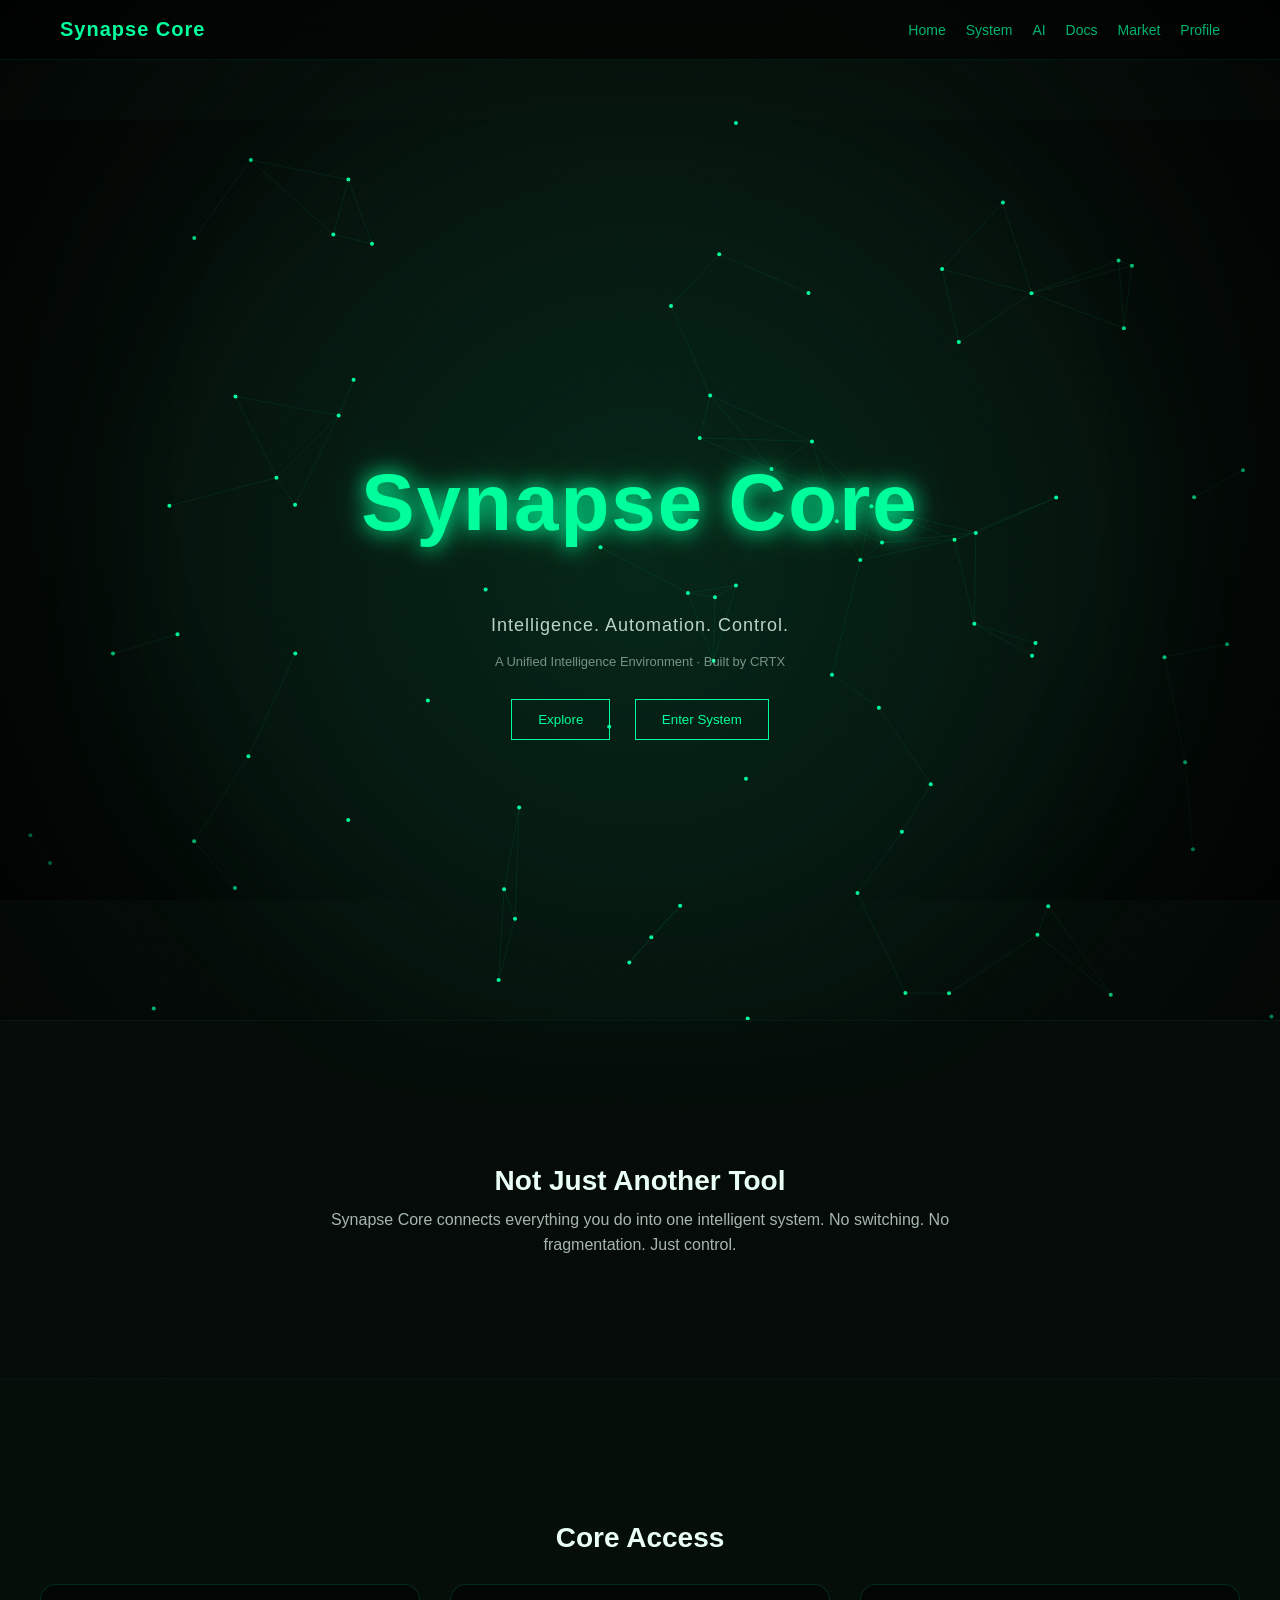
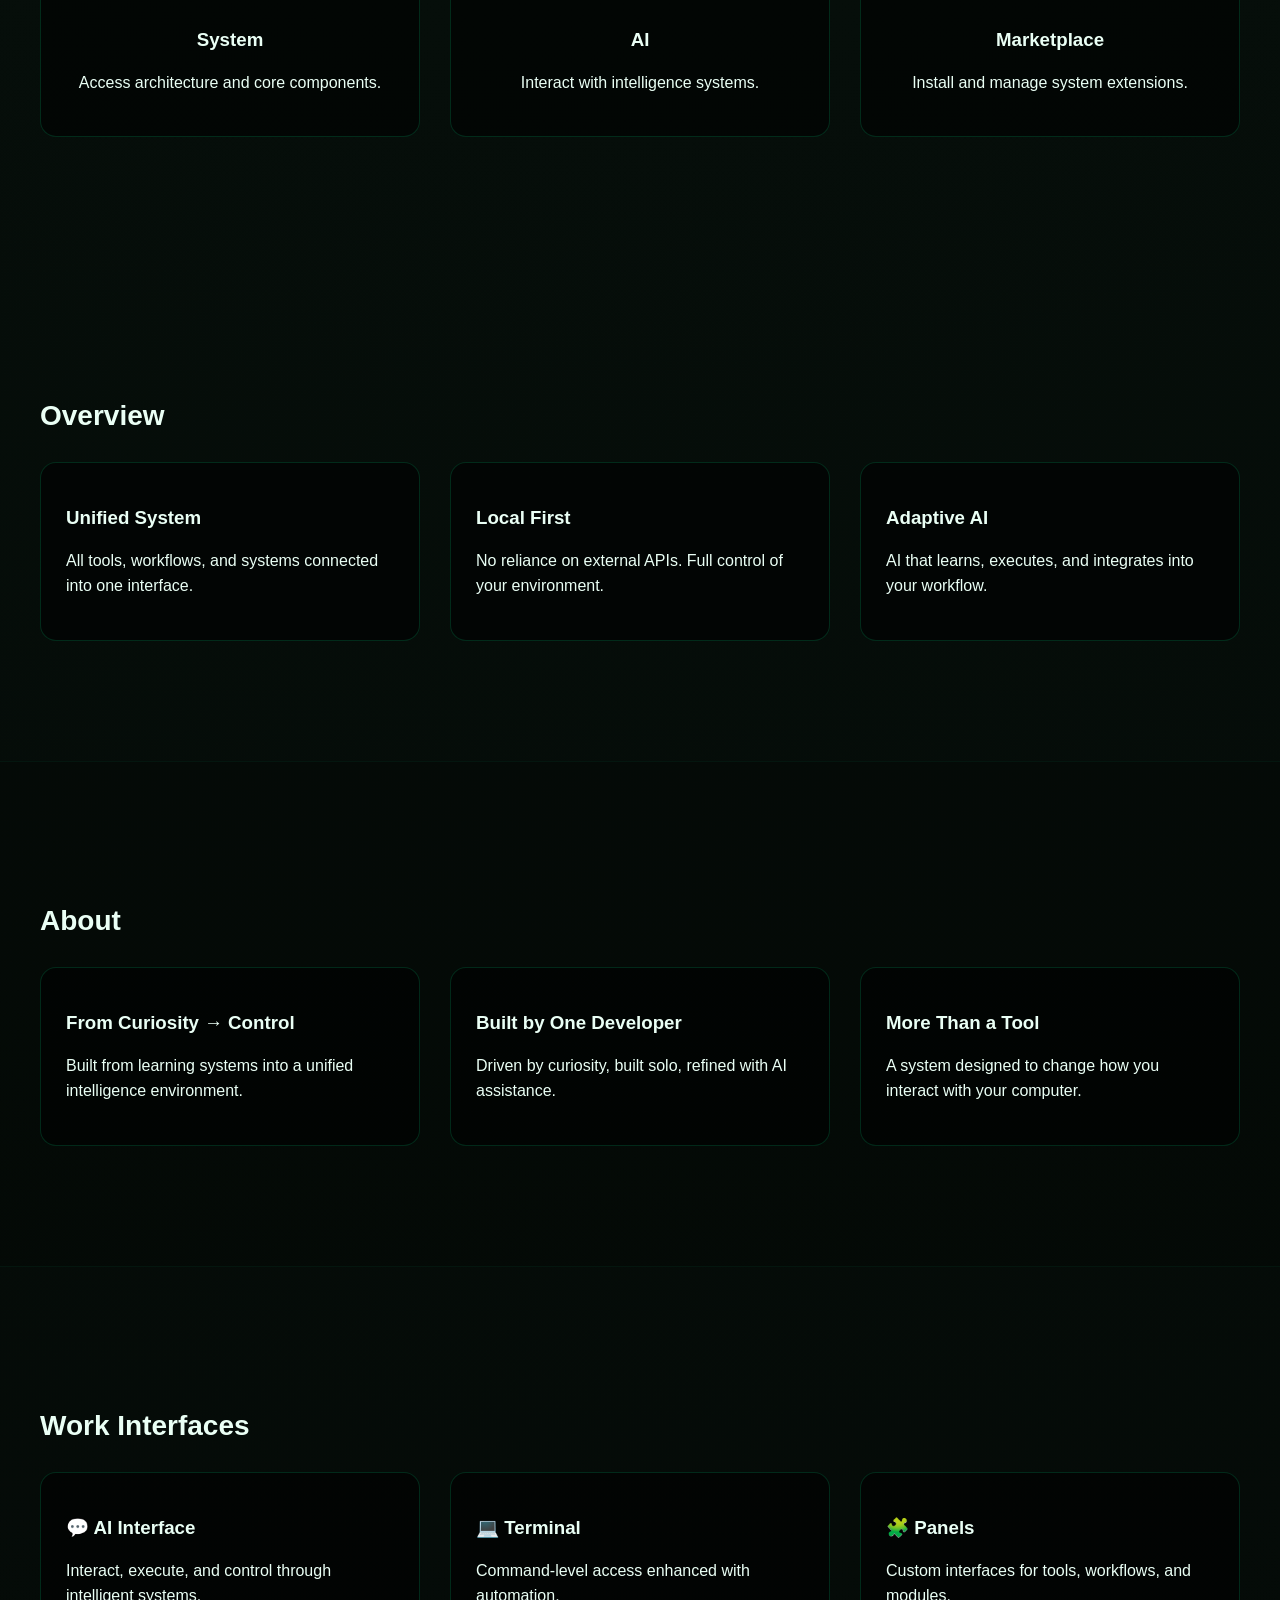
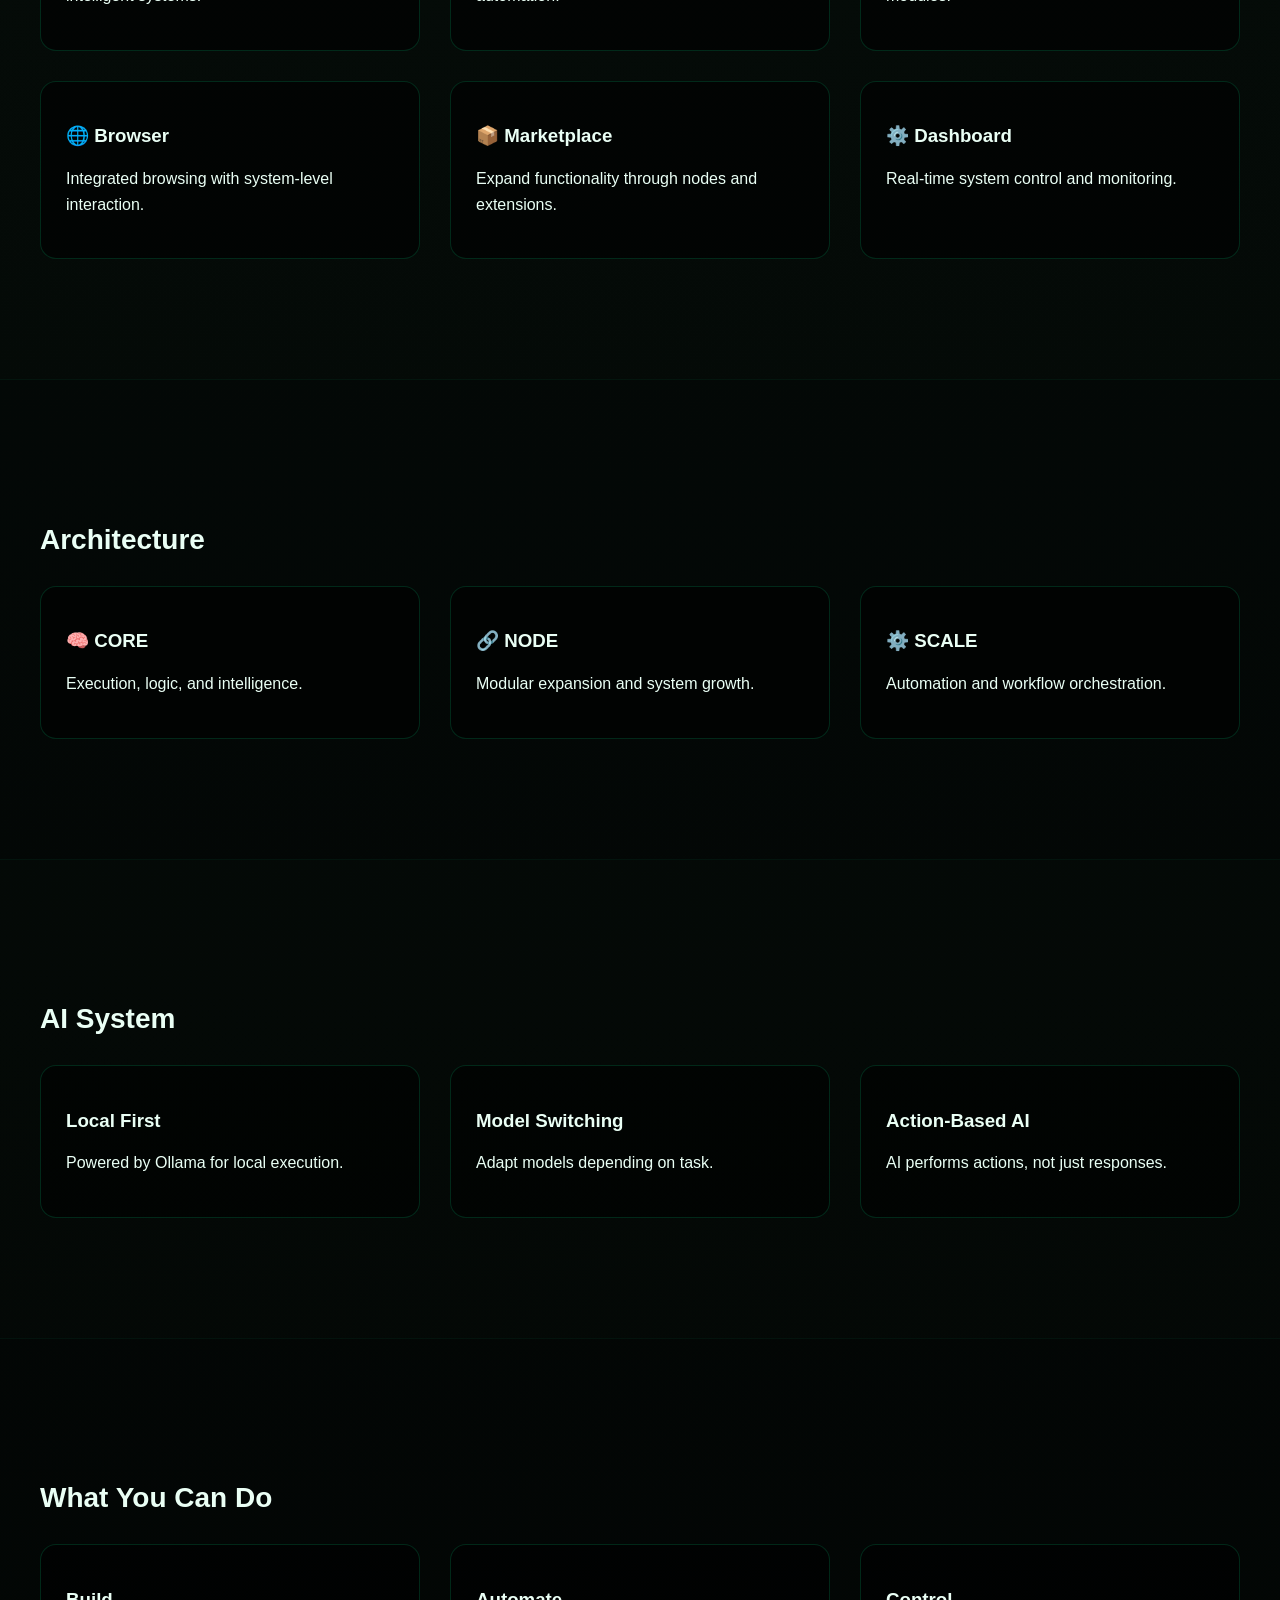
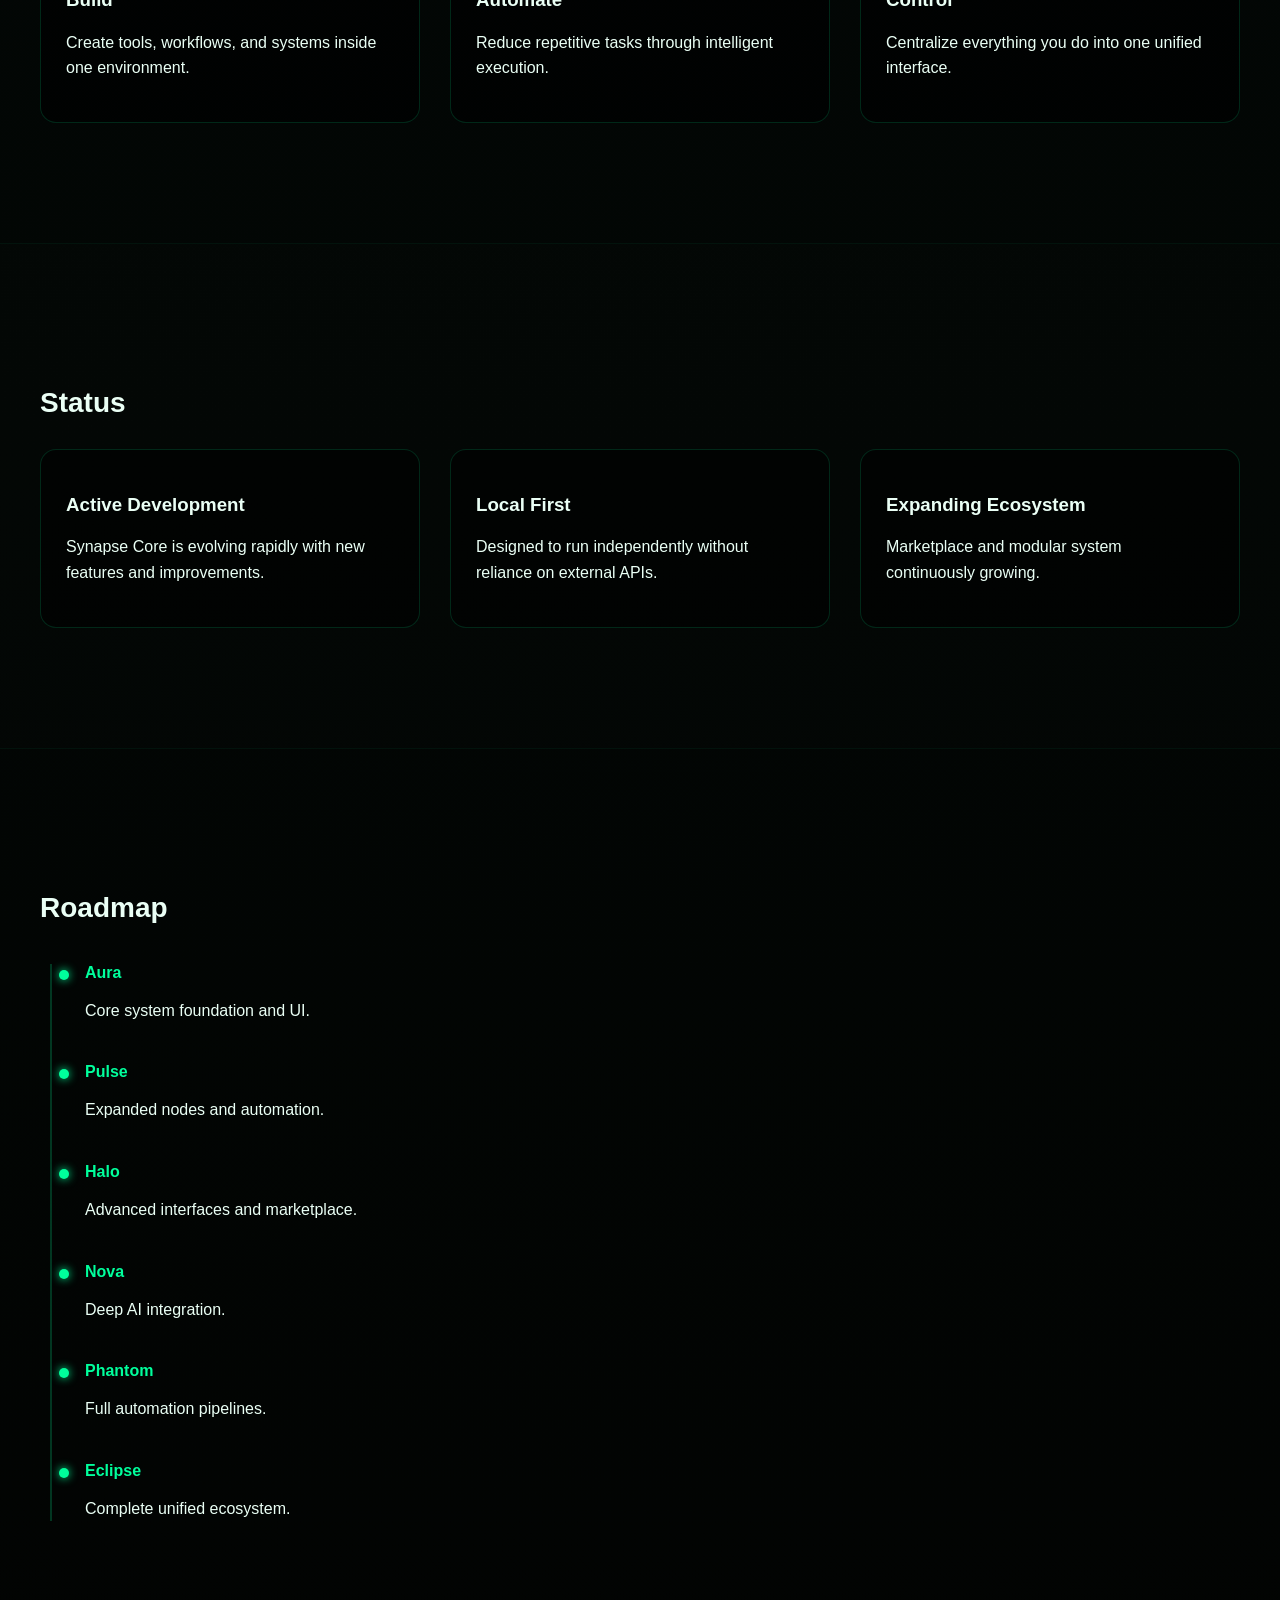
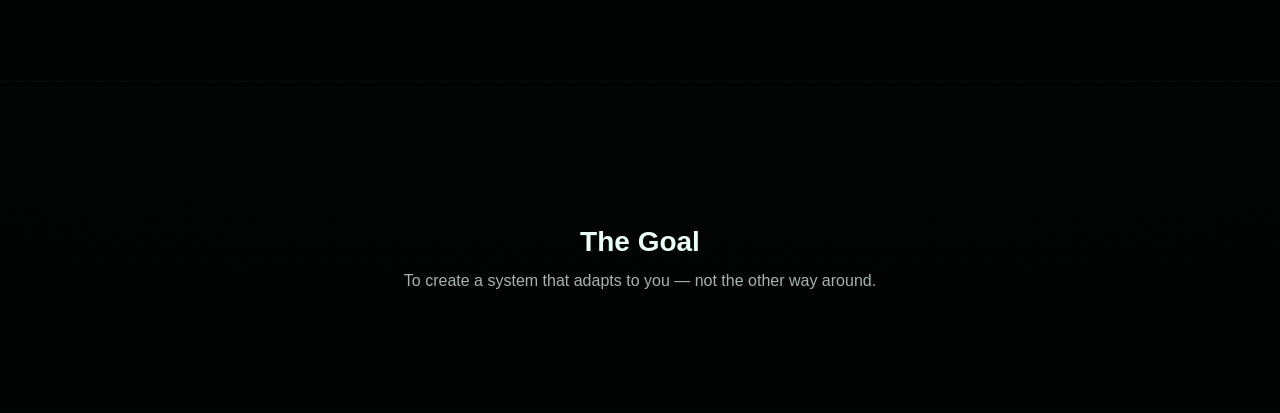
==== commit d3a4f381: "Website Update/Overhaul" ====
--- a/index.html
+++ b/index.html
@@ -1,32 +1,60 @@
 <!DOCTYPE html>
 <html>
 <head>
+    <link rel="icon" type="image/svg+xml" href="assets/logo.svg">
+    <link rel="icon" type="image/png" href="assets/favicon.png">
 <meta charset="UTF-8">
-<title>SynAura</title>
+<title>Synapse Core</title>
 
 <link rel="stylesheet" href="css/style.css">
-<script defer src="js/main.js"></script>
+<script type="module" src="js/main.js"></script>
 </head>
 
 <body>
+<div id="progressBar"></div>
 
 <!-- BOOT -->
-<div id="boot"><div id="bootText"></div></div>
+<div id="boot">
+
+    <div class="boot-inner">
+
+        <h1 class="boot-logo">Synapse Core</h1>
+
+        <div id="bootText" class="boot-text"></div>
+
+        <div class="boot-bar">
+            <div id="bootProgress"></div>
+        </div>
+
+    </div>
+
+</div>
+
+<div id="adminPanel" class="admin-panel hidden">
+  <h3>Admin Panel</h3>
+
+  <button onclick="localStorage.clear()">Clear Storage</button>
+  <button onclick="logout()">Logout</button>
+
+  <input id="quickCmd" placeholder="quick command">
+<button onclick="runQuickCommand()">Run</button>
+
+<button onclick="location.reload()">Reload Site</button>
+<button onclick="localStorage.clear()">Wipe Data</button>
+</div>
 
 <!-- NAV -->
 <nav>
-    <div class="nav-left">
-        <div class="logo">SynAura</div>
-    </div>
-
-    <div class="nav-right">
-        <a href="#about" class="nav-link active">About</a>
-        <a href="#interfaces" class="nav-link">Interfaces</a>
-        <a href="#architecture" class="nav-link">System</a>
-        <a href="#ai" class="nav-link">AI</a>
-        <a href="#roadmap" class="nav-link">Roadmap</a>
-        <a href="terminal.html" class="nav-link launch">Launch</a>
-    </div>
+  <div class="logo" onclick="goHome()">Synapse Core</div>
+
+  <div class="nav-right">
+    <a href="index.html" class="nav-link">Home</a>
+    <a href="system.html" class="nav-link">System</a>
+    <a href="ai.html" class="nav-link">AI</a>
+    <a href="docs.html" class="nav-link">Docs</a>
+    <a href="marketplace.html" class="nav-link">Market</a>
+    <a href="profiles.html" class="nav-link">Profile</a>
+  </div>
 </nav>
 
 <!-- HERO -->
@@ -34,17 +62,58 @@
 <canvas id="bannerCanvas"></canvas>
 
 <div class="hero-content">
-    <h1 class="glow">SynAura</h1>
+
+    <h1 class="glow hero-title">
+        <span id="typeText">Synapse Core</span>
+    </h1>
+
     <p class="tagline">Intelligence. Automation. Control.</p>
-    <p class="sub">A Unified Intelligence Environment · Built by CRTX</p>
-
-    <div class="buttons">
+
+    <p class="sub">
+        A Unified Intelligence Environment · Built by CRTX
+    </p>
+
+    <div class="hero-buttons">
         <button onclick="scrollToSection()">Explore</button>
-        <button onclick="window.location.href='terminal.html'">Launch</button>
+        <button onclick="checkAuth('marketplace.html')">Enter System</button>
     </div>
-</div>
-</section>
-
+
+</div>
+</section>
+
+<!-- BREAK SECTION -->
+<section class="section alt" style="text-align:center;">
+    <h2>Not Just Another Tool</h2>
+    <p style="max-width:700px; margin:auto; opacity:0.7;">
+        Synapse Core connects everything you do into one intelligent system.
+        No switching. No fragmentation. Just control.
+    </p>
+</section>
+
+<section class="section" style="text-align:center;">
+<h2>Core Access</h2>
+
+<div class="grid">
+
+<div class="card" onclick="window.location.href='system.html'" style="cursor:pointer;">
+<h3>System</h3>
+<p>Access architecture and core components.</p>
+</div>
+
+<div class="card" onclick="window.location.href='ai.html'" style="cursor:pointer;">
+<h3>AI</h3>
+<p>Interact with intelligence systems.</p>
+</div>
+
+<div class="card" onclick="checkAuth('marketplace.html')" style="cursor:pointer;">
+<h3>Marketplace</h3>
+<p>Install and manage system extensions.</p>
+</div>
+
+</div>
+</section>
+
+<!-- OVERVIEW -->
 <section class="section">
 <h2>Overview</h2>
 
@@ -67,13 +136,13 @@
 </section>
 
 <!-- ABOUT -->
-<section class="section" id="about">
+<section class="section alt" id="about">
 <h2>About</h2>
 
 <div class="grid">
 <div class="card">
 <h3>From Curiosity → Control</h3>
-<p>Built from learning systems on low-end hardware into a unified intelligence environment.</p>
+<p>Built from learning systems into a unified intelligence environment.</p>
 </div>
 
 <div class="card">
@@ -83,7 +152,7 @@
 
 <div class="card">
 <h3>More Than a Tool</h3>
-<p>A learning platform, system hub, and advanced computing interface.</p>
+<p>A system designed to change how you interact with your computer.</p>
 </div>
 </div>
 </section>
@@ -95,56 +164,56 @@
 <div class="grid">
 <div class="card">
 <h3>💬 AI Interface</h3>
-<p>Chat, execute, and control your system through AI-driven interaction.</p>
-</div>
-
-<div class="card">
-<h3>💻 Terminal Interface</h3>
-<p>Command-level access with enhanced automation and system control.</p>
-</div>
-
-<div class="card">
-<h3>🧩 Modular Panels</h3>
-<p>Custom UI panels for tools, workflows, and extensions.</p>
-</div>
-</div>
-
-<div class="grid">
-<div class="card">
-<h3>🌐 Internal Browser</h3>
-<p>Custom browsing with system-level integration and file handling.</p>
+<p>Interact, execute, and control through intelligent systems.</p>
+</div>
+
+<div class="card">
+<h3>💻 Terminal</h3>
+<p>Command-level access enhanced with automation.</p>
+</div>
+
+<div class="card">
+<h3>🧩 Panels</h3>
+<p>Custom interfaces for tools, workflows, and modules.</p>
+</div>
+</div>
+
+<div class="grid">
+<div class="card">
+<h3>🌐 Browser</h3>
+<p>Integrated browsing with system-level interaction.</p>
 </div>
 
 <div class="card">
 <h3>📦 Marketplace</h3>
-<p>Install and manage nodes, tools, and extensions.</p>
-</div>
-
-<div class="card">
-<h3>⚙️ System Dashboard</h3>
-<p>Monitor, control, and automate your environment in real time.</p>
+<p>Expand functionality through nodes and extensions.</p>
+</div>
+
+<div class="card">
+<h3>⚙️ Dashboard</h3>
+<p>Real-time system control and monitoring.</p>
 </div>
 </div>
 </section>
 
 <!-- ARCHITECTURE -->
-<section class="section" id="architecture">
+<section class="section alt" id="architecture">
 <h2>Architecture</h2>
 
 <div class="grid">
 <div class="card">
 <h3>🧠 CORE</h3>
-<p>Command routing, execution logic, AI coordination.</p>
+<p>Execution, logic, and intelligence.</p>
 </div>
 
 <div class="card">
 <h3>🔗 NODE</h3>
-<p>Modular, expandable system of tools and features.</p>
+<p>Modular expansion and system growth.</p>
 </div>
 
 <div class="card">
 <h3>⚙️ SCALE</h3>
-<p>Automation, workflows, and intelligent execution.</p>
+<p>Automation and workflow orchestration.</p>
 </div>
 </div>
 </section>
@@ -156,81 +225,121 @@
 <div class="grid">
 <div class="card">
 <h3>Local First</h3>
-<p>Powered by Ollama — fully local AI execution.</p>
+<p>Powered by Ollama for local execution.</p>
 </div>
 
 <div class="card">
 <h3>Model Switching</h3>
-<p>Swap models dynamically based on task.</p>
+<p>Adapt models depending on task.</p>
 </div>
 
 <div class="card">
 <h3>Action-Based AI</h3>
-<p>AI executes actions, not just responses.</p>
-</div>
+<p>AI performs actions, not just responses.</p>
+</div>
+</div>
+</section>
+
+<section class="section alt">
+<h2>What You Can Do</h2>
+
+<div class="grid">
+
+<div class="card">
+<h3>Build</h3>
+<p>Create tools, workflows, and systems inside one environment.</p>
+</div>
+
+<div class="card">
+<h3>Automate</h3>
+<p>Reduce repetitive tasks through intelligent execution.</p>
+</div>
+
+<div class="card">
+<h3>Control</h3>
+<p>Centralize everything you do into one unified interface.</p>
+</div>
+
+</div>
+</section>
+
+<section class="section">
+<h2>Status</h2>
+
+<div class="grid">
+
+<div class="card">
+<h3>Active Development</h3>
+<p>Synapse Core is evolving rapidly with new features and improvements.</p>
+</div>
+
+<div class="card">
+<h3>Local First</h3>
+<p>Designed to run independently without reliance on external APIs.</p>
+</div>
+
+<div class="card">
+<h3>Expanding Ecosystem</h3>
+<p>Marketplace and modular system continuously growing.</p>
+</div>
+
 </div>
 </section>
 
 <!-- ROADMAP -->
-<section class="section" id="roadmap">
+<section class="section alt" id="roadmap">
 <h2>Roadmap</h2>
 
 <div class="timeline">
 
-<div class="step">
-<span>Aura</span>
-<p>Core system foundation, UI base, AI integration.</p>
-</div>
-
-<div class="step">
-<span>Pulse</span>
-<p>Expanded node system, workflow automation.</p>
-</div>
-
-<div class="step">
-<span>Halo</span>
-<p>Advanced UI interfaces, plugin marketplace.</p>
-</div>
-
-<div class="step">
-<span>Nova</span>
-<p>Deep AI integration, system intelligence layer.</p>
-</div>
-
-<div class="step">
-<span>Phantom</span>
-<p>Full automation pipelines and adaptive workflows.</p>
-</div>
-
-<div class="step">
-<span>Eclipse</span>
-<p>Complete ecosystem and unified system control.</p>
-</div>
-
-</div>
-</section>
-
-<!-- VISION -->
-<section class="section">
-<h2>Vision</h2>
-
-<div class="grid">
-<div class="card">
-<h3>Unified System</h3>
-<p>Everything controlled from one environment.</p>
-</div>
-
-<div class="card">
-<h3>Adaptive Intelligence</h3>
-<p>The system evolves based on usage.</p>
-</div>
-
-<div class="card">
-<h3>Human + Machine</h3>
-<p>Reducing friction between thought and execution.</p>
-</div>
-</div>
-</section>
+<div class="step" onclick="openRoadmap('aura')">
+  <span>Aura</span>
+  <p>Core system foundation and UI.</p>
+</div>
+
+<div class="step" onclick="openRoadmap('pulse')">
+  <span>Pulse</span>
+  <p>Expanded nodes and automation.</p>
+</div>
+
+<div class="step" onclick="openRoadmap('halo')">
+  <span>Halo</span>
+  <p>Advanced interfaces and marketplace.</p>
+</div>
+
+<div class="step" onclick="openRoadmap('nova')">
+  <span>Nova</span>
+  <p>Deep AI integration.</p>
+</div>
+
+<div class="step" onclick="openRoadmap('phantom')">
+  <span>Phantom</span>
+  <p>Full automation pipelines.</p>
+</div>
+
+<div class="step" onclick="openRoadmap('eclipse')">
+  <span>Eclipse</span>
+  <p>Complete unified ecosystem.</p>
+</div>
+
+</div>
+</section>
+
+<!-- FINAL STATEMENT -->
+<section class="section" style="text-align:center;">
+<h2>The Goal</h2>
+<p style="max-width:700px; margin:auto; opacity:0.7;">
+    To create a system that adapts to you — not the other way around.
+</p>
+</section>
+
+<audio id="ambientSound" loop>
+    <source src="assets/ambient.mp3" type="audio/mpeg">
+</audio>
+
+<audio id="hoverSound">
+    <source src="assets/hover.mp3" type="audio/mpeg">
+</audio>
 
 </body>
 </html>
--- a/css/style.css
+++ b/css/style.css
@@ -259,4 +259,789 @@
 .fade-in.visible {
     opacity: 1;
     transform: translateY(0);
+}
+
+/* =========================
+   NAV FIX (ADD THIS ONLY)
+========================= */
+
+nav {
+    box-sizing: border-box;
+}
+
+/* contain right side */
+.nav-right {
+    display: flex;
+    gap: 20px;
+    flex-wrap: wrap;              /* FIXES overflow */
+    justify-content: flex-end;
+    max-width: 65%;               /* PREVENTS PUSHING OFF SCREEN */
+}
+
+/* prevent link stretching */
+.nav-link {
+    white-space: nowrap;
+}
+
+/* =========================
+   DEPTH SECTIONS
+========================= */
+
+.section.alt {
+    background: rgba(0, 255, 156, 0.03);
+    border-top: 1px solid rgba(0,255,156,0.05);
+    border-bottom: 1px solid rgba(0,255,156,0.05);
+}
+
+/* =========================
+   POLISH V3 ADDITIONS
+========================= */
+
+/* smooth scroll */
+html {
+    scroll-behavior: smooth;
+}
+
+/* scroll progress bar */
+#progressBar {
+    position: fixed;
+    top: 0;
+    left: 0;
+    height: 2px;
+    background: #00ff9c;
+    width: 0%;
+    z-index: 999;
+    box-shadow: 0 0 10px #00ff9c;
+}
+
+/* cursor glow */
+.cursor-glow {
+    position: fixed;
+    width: 120px;
+    height: 120px;
+    pointer-events: none;
+    border-radius: 50%;
+    background: radial-gradient(circle, rgba(0,255,156,0.15), transparent 70%);
+    z-index: 0;
+    transform: translate(-50%, -50%);
+}
+
+/* button glow */
+button {
+    position: relative;
+    overflow: hidden;
+}
+
+button::after {
+    content: "";
+    position: absolute;
+    inset: 0;
+    background: radial-gradient(circle, rgba(0,255,156,0.2), transparent);
+    opacity: 0;
+    transition: 0.3s;
+}
+
+button:hover::after {
+    opacity: 1;
+}
+
+/* card scan */
+.card::after {
+    content: "";
+    position: absolute;
+    inset: 0;
+    background: linear-gradient(
+        120deg,
+        transparent,
+        rgba(0,255,156,0.1),
+        transparent
+    );
+    opacity: 0;
+}
+
+.card:hover::after {
+    opacity: 1;
+    transition: 0.4s;
+}
+
+.nav-link.launch {
+    border: 1px solid #00ff9c;
+    padding: 6px 14px;
+    border-radius: 6px;
+    box-shadow: 0 0 10px rgba(0,255,156,0.2);
+}
+
+body::after {
+    content: "";
+    position: fixed;
+    inset: 0;
+    pointer-events: none;
+    background: radial-gradient(circle at center, transparent 60%, rgba(0,0,0,0.6));
+    z-index: 1;
+}
+
+.section h2 {
+    font-size: 28px;
+    margin-bottom: 10px;
+}
+
+.section p {
+    line-height: 1.6;
+}
+
+/* =========================
+   PREMIUM HERO
+========================= */
+
+.hero-title {
+    letter-spacing: 2px;
+    animation: glowPulse 4s ease-in-out infinite;
+}
+
+@keyframes glowPulse {
+    0% { text-shadow: 0 0 20px #00ff9c; }
+    50% { text-shadow: 0 0 40px #00ff9c; }
+    100% { text-shadow: 0 0 20px #00ff9c; }
+}
+
+.hero-buttons {
+    margin-top: 20px;
+}
+
+/* depth overlay */
+.hero::after {
+    content: "";
+    position: absolute;
+    inset: 0;
+    background: radial-gradient(circle at center, transparent 60%, rgba(0,0,0,0.5));
+    pointer-events: none;
+}
+
+.hero-content {
+    transition: transform 0.2s ease;
+}
+
+.tagline {
+    font-size: 18px;
+    letter-spacing: 1px;
+}
+
+.sub {
+    margin-top: 5px;
+    font-size: 13px;
+}
+
+.hero-content::before {
+    content: "";
+    position: absolute;
+    inset: -40px;
+    background: radial-gradient(circle, rgba(0,255,156,0.1), transparent 70%);
+    filter: blur(40px);
+    z-index: -1;
+}
+
+/* =========================
+   PREMIUM SCROLL ANIMATION
+========================= */
+
+.hidden {
+    opacity: 0;
+    transform: translateY(40px) scale(0.98);
+    transition: all 0.8s ease;
+}
+
+.reveal {
+    opacity: 1;
+    transform: translateY(0px) scale(1);
+}
+
+.card.clickable {
+    cursor: pointer;
+}
+
+.card.clickable:hover {
+    transform: translateY(-6px) scale(1.02);
+}
+
+.logo {
+    cursor: pointer;
+}
+
+/* =========================
+   DOCS LAYOUT
+========================= */
+
+.docs-layout {
+    display: flex;
+    gap: 40px;
+}
+
+/* sidebar */
+.docs-sidebar {
+    width: 220px;
+    position: sticky;
+    top: 100px;
+    height: fit-content;
+}
+
+/* links */
+.doc-link {
+    padding: 10px;
+    margin-bottom: 8px;
+    cursor: pointer;
+    border-left: 2px solid transparent;
+    opacity: 0.7;
+    transition: 0.25s;
+}
+
+.doc-link:hover {
+    opacity: 1;
+}
+
+/* active */
+.doc-link.active {
+    border-color: #00ff9c;
+    opacity: 1;
+}
+
+/* content */
+.docs-content {
+    flex: 1;
+}
+
+/* SEARCH */
+.doc-search {
+    width: 100%;
+    padding: 12px;
+    margin-bottom: 20px;
+    background: transparent;
+    border: 1px solid #00ff9c;
+    color: #00ff9c;
+}
+
+/* CODE BLOCK */
+pre {
+    position: relative;
+    background: black;
+    padding: 15px;
+    border: 1px solid rgba(0,255,156,0.2);
+    border-radius: 10px;
+    overflow-x: auto;
+}
+
+/* COPY BUTTON */
+.copy-btn {
+    position: absolute;
+    top: 8px;
+    right: 8px;
+    font-size: 11px;
+    padding: 4px 8px;
+    border: 1px solid #00ff9c;
+    background: black;
+    color: #00ff9c;
+    cursor: pointer;
+    border-radius: 4px;
+}
+
+.copy-btn:hover {
+    background: #00ff9c;
+    color: black;
+}
+
+/* SECTION SPACING */
+.doc-section h3 {
+    margin-top: 25px;
+}
+
+html {
+    scroll-behavior: smooth;
+}
+
+.hidden {
+    opacity: 0;
+    transform: translateY(30px);
+    transition: all 0.6s ease;
+}
+
+.reveal {
+    opacity: 1;
+    transform: translateY(0);
+}
+
+/* =========================
+   PREMIUM BOOT
+========================= */
+
+#boot {
+    position: fixed;
+    inset: 0;
+    background: radial-gradient(circle at center, #020403, #000);
+    display: flex;
+    align-items: center;
+    justify-content: center;
+    z-index: 9999;
+}
+
+.boot-inner {
+    text-align: center;
+}
+
+.boot-logo {
+    color: #00ff9c;
+    font-size: 32px;
+    margin-bottom: 20px;
+    text-shadow: 0 0 20px #00ff9c;
+}
+
+.boot-text {
+    font-family: monospace;
+    font-size: 13px;
+    opacity: 0.7;
+    margin-bottom: 20px;
+    white-space: pre-line;
+}
+
+/* progress bar */
+.boot-bar {
+    width: 220px;
+    height: 4px;
+    background: rgba(0,255,156,0.1);
+    margin: auto;
+    border-radius: 10px;
+    overflow: hidden;
+}
+
+#bootProgress {
+    width: 0%;
+    height: 100%;
+    background: #00ff9c;
+    box-shadow: 0 0 10px #00ff9c;
+    transition: width 0.3s;
+}
+
+.section.alt {
+    background: rgba(0,0,0,0.2);
+    border-top: 1px solid rgba(0,255,156,0.05);
+    border-bottom: 1px solid rgba(0,255,156,0.05);
+}
+
+.admin-layout {
+  display: flex;
+  height: 100%;
+}
+
+.admin-sidebar {
+  width: 220px;
+  border-right: 1px solid #00ff9c33;
+  display: flex;
+  flex-direction: column;
+  background: #0a0a0a;
+}
+
+.admin-sidebar button {
+  background: none;
+  border: none;
+  color: #00ff9c;
+  padding: 12px;
+  text-align: left;
+  cursor: pointer;
+  transition: 0.2s;
+}
+
+.admin-sidebar button:hover {
+  background: #00ff9c22;
+}
+
+.admin-title {
+  padding: 15px;
+  font-weight: bold;
+  border-bottom: 1px solid #00ff9c33;
+}
+
+.admin-content {
+  flex: 1;
+  padding: 20px;
+  overflow-y: auto;
+}
+
+/* logs */
+.admin-logs {
+  height: 200px;
+  overflow-y: auto;
+  background: black;
+  padding: 10px;
+  margin-bottom: 10px;
+  border: 1px solid #00ff9c33;
+}
+
+/* inputs */
+#adminPanel textarea {
+  width: 100%;
+  height: 80px;
+  background: black;
+  color: #00ff9c;
+  border: 1px solid #00ff9c;
+  margin-bottom: 5px;
+}
+
+#adminPanel {
+  backdrop-filter: blur(12px);
+  animation: fadeInAdmin 0.3s ease;
+}
+
+@keyframes fadeInAdmin {
+  from {
+    transform: translateX(-30px);
+    opacity: 0;
+  }
+  to {
+    transform: translateX(0);
+    opacity: 1;
+  }
+}
+
+.admin-shell {
+  display: flex;
+  height: 100vh;
+  background: #050505;
+  color: #00ff9c;
+  font-family: monospace;
+}
+
+.admin-nav {
+  width: 240px;
+  border-right: 1px solid #111;
+  padding: 20px;
+}
+
+.admin-nav button {
+  width: 100%;
+  margin-bottom: 10px;
+  background: none;
+  border: 1px solid #00ff9c33;
+  color: #00ff9c;
+  padding: 10px;
+  cursor: pointer;
+}
+
+.admin-nav button:hover {
+  background: #00ff9c22;
+}
+
+.admin-view {
+  flex: 1;
+  padding: 30px;
+}
+
+.admin-module {
+  display: flex;
+  justify-content: space-between;
+  margin-bottom: 10px;
+}
+
+.admin-view h2 {
+  border-bottom: 1px solid #00ff9c33;
+  padding-bottom: 10px;
+}
+
+.admin-view textarea {
+  width: 100%;
+  height: 150px;
+  background: black;
+  color: #00ff9c;
+  border: 1px solid #00ff9c;
+}
+
+#roadmapPopup {
+  position: fixed;
+  top: 0;
+  left: 0;
+  width: 100%;
+  height: 100%;
+  display: none;
+  align-items: center;
+  justify-content: center;
+  z-index: 9999;
+}
+
+#roadmapPopup.active {
+  display: flex;
+}
+
+.holo-box {
+  width: 500px;
+  padding: 25px;
+  background: rgba(0, 255, 156, 0.05);
+  border: 1px solid #00ff9c;
+  color: #00ff9c;
+  font-family: monospace;
+
+  backdrop-filter: blur(15px);
+  box-shadow:
+    0 0 20px #00ff9c,
+    0 0 60px rgba(0,255,156,0.3);
+
+  animation: holoAppear 0.3s ease;
+}
+
+.holo-header {
+  display: flex;
+  justify-content: space-between;
+  align-items: center;
+}
+
+.holo-box ul {
+  margin-top: 15px;
+  padding-left: 20px;
+}
+
+.holo-box li {
+  margin-bottom: 8px;
+}
+
+@keyframes holoAppear {
+  from {
+    transform: scale(0.9) translateY(20px);
+    opacity: 0;
+  }
+  to {
+    transform: scale(1);
+    opacity: 1;
+  }
+}
+
+.holo-section {
+  margin-top: 12px;
+  padding: 8px;
+  border-left: 2px solid #00ff9c55;
+}
+
+.holo-section ul {
+  margin-top: 8px;
+  padding-left: 18px;
+}
+
+.holo-section li {
+  margin-bottom: 6px;
+}
+
+/* subtle scanline effect */
+.holo-box::after {
+  content: "";
+  position: absolute;
+  inset: 0;
+  background: repeating-linear-gradient(
+    to bottom,
+    transparent,
+    transparent 2px,
+    rgba(0,255,156,0.05) 3px
+  );
+  pointer-events: none;
+}
+
+.holo-box {
+  animation: holoEnter 0.3s ease;
+}
+
+.holo-box.aura { animation: flicker 1s infinite alternate; }
+.holo-box.nova { animation: float 3s infinite ease-in-out; }
+.holo-box.phantom { opacity: 0.85; filter: blur(0.3px); }
+
+@keyframes flicker {
+  from { opacity: 0.8; }
+  to { opacity: 1; }
+}
+
+@keyframes float {
+  0% { transform: translateY(0); }
+  50% { transform: translateY(-6px); }
+  100% { transform: translateY(0); }
+}
+
+#roadmapCanvas {
+  position: absolute;
+  top: 0;
+  left: 0;
+  width: 100%;
+  height: 100%;
+  opacity: 0.25;
+  pointer-events: none;
+}
+
+.step {
+  opacity: 0.3;
+  transform: translateY(20px);
+  transition: 0.4s;
+}
+
+.step.active {
+  opacity: 1;
+  transform: translateY(0);
+}
+
+.holo-box {
+  position: relative;
+  overflow: hidden;
+  border-radius: 12px;
+  padding: 20px;
+  transition: 0.3s;
+}
+
+/* AURA — terminal flicker */
+.holo-box.aura {
+  animation: auraFlicker 1.5s infinite alternate;
+}
+
+@keyframes auraFlicker {
+  from { opacity: 0.85; }
+  to { opacity: 1; }
+}
+
+/* PULSE — subtle breathing */
+.holo-box.pulse {
+  animation: pulseGlow 2s infinite;
+}
+
+@keyframes pulseGlow {
+  0% { box-shadow: 0 0 10px currentColor; }
+  50% { box-shadow: 0 0 30px currentColor; }
+  100% { box-shadow: 0 0 10px currentColor; }
+}
+
+/* HALO — expanding feel */
+.holo-box.halo {
+  transform: scale(1.02);
+}
+
+/* NOVA — floating energy */
+.holo-box.nova {
+  animation: novaFloat 3s infinite ease-in-out;
+}
+
+@keyframes novaFloat {
+  0% { transform: translateY(0); }
+  50% { transform: translateY(-8px); }
+  100% { transform: translateY(0); }
+}
+
+/* PHANTOM — ghosty */
+.holo-box.phantom {
+  opacity: 0.85;
+  filter: blur(0.4px);
+}
+
+/* ECLIPSE — stable + glow */
+.holo-box.eclipse {
+  border: 1px solid rgba(255,255,255,0.1);
+}
+
+#roadmapScene {
+  position: fixed;
+  inset: 0;
+  z-index: 99999;
+  display: none;
+  overflow: hidden;
+}
+
+#roadmapScene.active {
+  display: block;
+  animation: sceneFade 0.4s ease;
+}
+
+@keyframes sceneFade {
+  from { opacity: 0; }
+  to { opacity: 1; }
+}
+
+/* canvas layer */
+#sceneCanvas {
+  position: absolute;
+  width: 100%;
+  height: 100%;
+}
+
+/* content layer */
+.scene-content {
+  position: relative;
+  z-index: 2;
+  max-width: 800px;
+  margin: 100px auto;
+  padding: 30px;
+
+  backdrop-filter: blur(20px);
+  border: 1px solid var(--main-color);
+  color: var(--main-color);
+
+  box-shadow: 0 0 40px var(--main-color);
+}
+
+/* header */
+.scene-header {
+  display: flex;
+  justify-content: space-between;
+  align-items: center;
+}
+
+/* body */
+.scene-body ul {
+  margin-top: 10px;
+  padding-left: 20px;
+}
+
+/* ---------- VERSION THEMES ---------- */
+
+/* AURA */
+#roadmapScene.aura {
+  background: radial-gradient(circle, #001a12, black);
+}
+
+/* NOVA */
+#roadmapScene.nova {
+  background: radial-gradient(circle, #001a2a, black);
+}
+
+/* PHANTOM */
+#roadmapScene.phantom {
+  background: black;
+}
+
+/* HALO */
+#roadmapScene.halo {
+  background: radial-gradient(circle, #1a1a00, black);
+}
+
+/* BASE SCENE */
+#roadmapScene {
+  position: fixed;
+  inset: 0;
+  z-index: 99999;
+  display: none;
+  overflow: hidden;
+}
+
+#roadmapScene.active {
+  display: block;
+}
+
+/* ADD DEPTH LAYERS */
+#roadmapScene::before,
+#roadmapScene::after {
+  content: "";
+  position: absolute;
+  inset: 0;
+  z-index: 0;
+}
+
+/* GLOW LAYER */
+#roadmapScene::before {
+  background: radial-gradient(circle at 50% 50%, var(--main-color) 0%, transparent 60%);
+  opacity: 0.15;
+  filter: blur(80px);
+}
+
+/* NOISE / DEPTH */
+#roadmapScene::after {
+  background: radial-gradient(circle, rgba(255,255,255,0.02) 1px, transparent 1px);
+  background-size: 40px 40px;
+  opacity: 0.2;
 }
